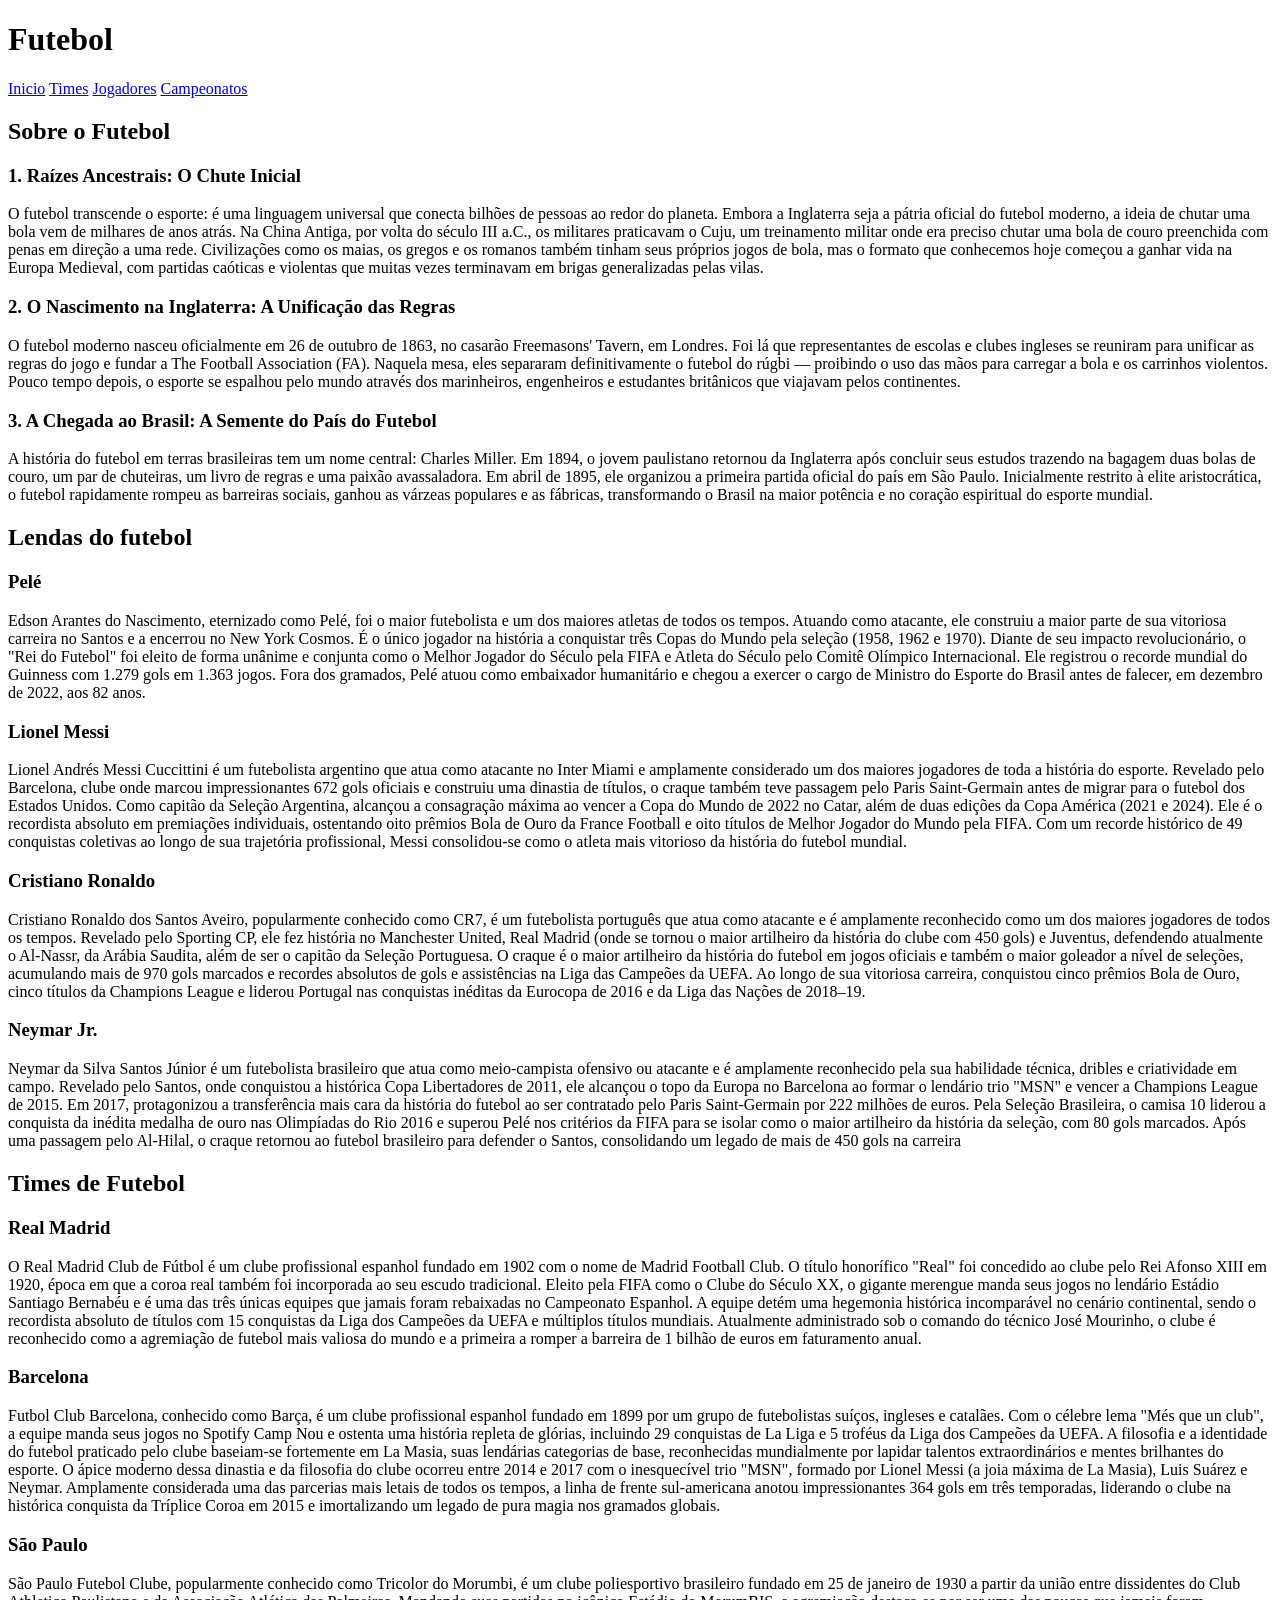
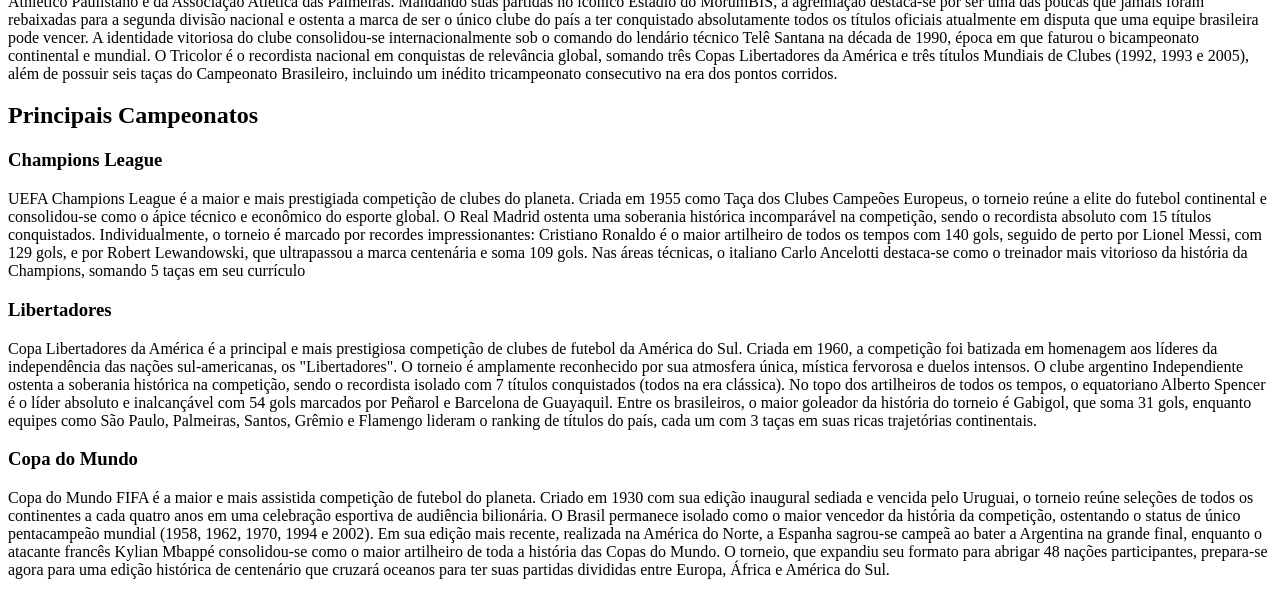
==== index.html @ 6a8c00c0 "trabalhocursofut" ====
<!DOCTYPE html>
<html lang="pt-br">
<head>
    <meta charset="UTF-8">
    <meta name="viewport" content="width=device-width, initial-scale=1.0">
    <title>Futebol</title>

    <link rel="stylesheet" href="style.css">
</head>
<body>
    <header>
    <h1>Futebol</h1>
    <nav>
        <a href="#">Inicio</a>
        <a href="#">Times</a>
        <a href="#">Jogadores</a>
        <a href="#">Campeonatos</a>

    </nav>
    <main>
    <h2>Sobre o Futebol</h2>
    <h3>1. Raízes Ancestrais: O Chute Inicial</h3>
    <p>O futebol transcende o esporte: é uma linguagem universal que conecta bilhões de pessoas ao redor do planeta.
        Embora a Inglaterra seja a pátria oficial do futebol moderno, a ideia de chutar uma bola vem de milhares de anos atrás. Na China Antiga, por volta do século III a.C., os militares praticavam o Cuju, um treinamento militar onde era preciso chutar uma bola de couro preenchida com penas em direção a uma rede. Civilizações como os maias, os gregos e os romanos também tinham seus próprios jogos de bola, mas o formato que conhecemos hoje começou a ganhar vida na Europa Medieval, com partidas caóticas e violentas que muitas vezes terminavam em brigas generalizadas pelas vilas.</p>
    
    <h3>2. O Nascimento na Inglaterra: A Unificação das Regras</h3>    
    <p>
        O futebol moderno nasceu oficialmente em 26 de outubro de 1863, no casarão Freemasons' Tavern, em Londres. Foi lá que representantes de escolas e clubes ingleses se reuniram para unificar as regras do jogo e fundar a The Football Association (FA). Naquela mesa, eles separaram definitivamente o futebol do rúgbi — proibindo o uso das mãos para carregar a bola e os carrinhos violentos. Pouco tempo depois, o esporte se espalhou pelo mundo através dos marinheiros, engenheiros e estudantes britânicos que viajavam pelos continentes.</p>
    
    <h3>3. A Chegada ao Brasil: A Semente do País do Futebol</h3>
    <p>A história do futebol em terras brasileiras tem um nome central: Charles Miller. Em 1894, o jovem paulistano retornou da Inglaterra após concluir seus estudos trazendo na bagagem duas bolas de couro, um par de chuteiras, um livro de regras e uma paixão avassaladora. Em abril de 1895, ele organizou a primeira partida oficial do país em São Paulo. Inicialmente restrito à elite aristocrática, o futebol rapidamente rompeu as barreiras sociais, ganhou as várzeas populares e as fábricas, transformando o Brasil na maior potência e no coração espiritual do esporte mundial.</p>
    
    <h2>Lendas do futebol</h2>

    <h3>Pelé</h3>
    <p>Edson Arantes do Nascimento, eternizado como Pelé, foi o maior futebolista e um dos maiores atletas de todos os tempos. Atuando como atacante, ele construiu a maior parte de sua vitoriosa carreira no Santos e a encerrou no New York Cosmos. É o único jogador na história a conquistar três Copas do Mundo pela seleção (1958, 1962 e 1970). Diante de seu impacto revolucionário, o "Rei do Futebol" foi eleito de forma unânime e conjunta como o Melhor Jogador do Século pela FIFA e Atleta do Século pelo Comitê Olímpico Internacional. Ele registrou o recorde mundial do Guinness com 1.279 gols em 1.363 jogos. Fora dos gramados, Pelé atuou como embaixador humanitário e chegou a exercer o cargo de Ministro do Esporte do Brasil antes de falecer, em dezembro de 2022, aos 82 anos.</p>
    <h3>Lionel Messi</h3>


    <p>Lionel Andrés Messi Cuccittini é um futebolista argentino que atua como atacante no Inter Miami e amplamente considerado um dos maiores jogadores de toda a história do esporte. Revelado pelo Barcelona, clube onde marcou impressionantes 672 gols oficiais e construiu uma dinastia de títulos, o craque também teve passagem pelo Paris Saint-Germain antes de migrar para o futebol dos Estados Unidos. Como capitão da Seleção Argentina, alcançou a consagração máxima ao vencer a Copa do Mundo de 2022 no Catar, além de duas edições da Copa América (2021 e 2024). Ele é o recordista absoluto em premiações individuais, ostentando oito prêmios Bola de Ouro da France Football e oito títulos de Melhor Jogador do Mundo pela FIFA. Com um recorde histórico de 49 conquistas coletivas ao longo de sua trajetória profissional, Messi consolidou-se como o atleta mais vitorioso da história do futebol mundial.</p>

    <h3>Cristiano Ronaldo</h3>
    <p>Cristiano Ronaldo dos Santos Aveiro, popularmente conhecido como CR7, é um futebolista português que atua como atacante e é amplamente reconhecido como um dos maiores jogadores de todos os tempos. Revelado pelo Sporting CP, ele fez história no Manchester United, Real Madrid (onde se tornou o maior artilheiro da história do clube com 450 gols) e Juventus, defendendo atualmente o Al-Nassr, da Arábia Saudita, além de ser o capitão da Seleção Portuguesa. O craque é o maior artilheiro da história do futebol em jogos oficiais e também o maior goleador a nível de seleções, acumulando mais de 970 gols marcados e recordes absolutos de gols e assistências na Liga das Campeões da UEFA. Ao longo de sua vitoriosa carreira, conquistou cinco prêmios Bola de Ouro, cinco títulos da Champions League e liderou Portugal nas conquistas inéditas da Eurocopa de 2016 e da Liga das Nações de 2018–19.</p>

    <h3>Neymar Jr.</h3>
    <p>Neymar da Silva Santos Júnior é um futebolista brasileiro que atua como meio-campista ofensivo ou atacante e é amplamente reconhecido pela sua habilidade técnica, dribles e criatividade em campo. Revelado pelo Santos, onde conquistou a histórica Copa Libertadores de 2011, ele alcançou o topo da Europa no Barcelona ao formar o lendário trio "MSN" e vencer a Champions League de 2015. Em 2017, protagonizou a transferência mais cara da história do futebol ao ser contratado pelo Paris Saint-Germain por 222 milhões de euros. Pela Seleção Brasileira, o camisa 10 liderou a conquista da inédita medalha de ouro nas Olimpíadas do Rio 2016 e superou Pelé nos critérios da FIFA para se isolar como o maior artilheiro da história da seleção, com 80 gols marcados. Após uma passagem pelo Al-Hilal, o craque retornou ao futebol brasileiro para defender o Santos, consolidando um legado de mais de 450 gols na carreira</p>



    <h2>Times de Futebol</h2>

    <h3>Real Madrid</h3>
    <p>O Real Madrid Club de Fútbol é um clube profissional espanhol fundado em 1902 com o nome de Madrid Football Club. O título honorífico "Real" foi concedido ao clube pelo Rei Afonso XIII em 1920, época em que a coroa real também foi incorporada ao seu escudo tradicional. Eleito pela FIFA como o Clube do Século XX, o gigante merengue manda seus jogos no lendário Estádio Santiago Bernabéu e é uma das três únicas equipes que jamais foram rebaixadas no Campeonato Espanhol. A equipe detém uma hegemonia histórica incomparável no cenário continental, sendo o recordista absoluto de títulos com 15 conquistas da Liga dos Campeões da UEFA e múltiplos títulos mundiais. Atualmente administrado sob o comando do técnico José Mourinho, o clube é reconhecido como a agremiação de futebol mais valiosa do mundo e a primeira a romper a barreira de 1 bilhão de euros em faturamento anual.</p>

    <h3>Barcelona</h3>
    <p>Futbol Club Barcelona, conhecido como Barça, é um clube profissional espanhol fundado em 1899 por um grupo de futebolistas suíços, ingleses e catalães. Com o célebre lema "Més que un club", a equipe manda seus jogos no Spotify Camp Nou e ostenta uma história repleta de glórias, incluindo 29 conquistas de La Liga e 5 troféus da Liga dos Campeões da UEFA. A filosofia e a identidade do futebol praticado pelo clube baseiam-se fortemente em La Masia, suas lendárias categorias de base, reconhecidas mundialmente por lapidar talentos extraordinários e mentes brilhantes do esporte. O ápice moderno dessa dinastia e da filosofia do clube ocorreu entre 2014 e 2017 com o inesquecível trio "MSN", formado por Lionel Messi (a joia máxima de La Masia), Luis Suárez e Neymar. Amplamente considerada uma das parcerias mais letais de todos os tempos, a linha de frente sul-americana anotou impressionantes 364 gols em três temporadas, liderando o clube na histórica conquista da Tríplice Coroa em 2015 e imortalizando um legado de pura magia nos gramados globais.</p>

    <h3>São Paulo</h3>
    <p>São Paulo Futebol Clube, popularmente conhecido como Tricolor do Morumbi, é um clube poliesportivo brasileiro fundado em 25 de janeiro de 1930 a partir da união entre dissidentes do Club Athletico Paulistano e da Associação Atlética das Palmeiras. Mandando suas partidas no icônico Estádio do MorumBIS, a agremiação destaca-se por ser uma das poucas que jamais foram rebaixadas para a segunda divisão nacional e ostenta a marca de ser o único clube do país a ter conquistado absolutamente todos os títulos oficiais atualmente em disputa que uma equipe brasileira pode vencer. A identidade vitoriosa do clube consolidou-se internacionalmente sob o comando do lendário técnico Telê Santana na década de 1990, época em que faturou o bicampeonato continental e mundial. O Tricolor é o recordista nacional em conquistas de relevância global, somando três Copas Libertadores da América e três títulos Mundiais de Clubes (1992, 1993 e 2005), além de possuir seis taças do Campeonato Brasileiro, incluindo um inédito tricampeonato consecutivo na era dos pontos corridos.</p>



    <h2>Principais Campeonatos</h2>

    <h3>Champions League</h3>
    <p>UEFA Champions League é a maior e mais prestigiada competição de clubes do planeta. Criada em 1955 como Taça dos Clubes Campeões Europeus, o torneio reúne a elite do futebol continental e consolidou-se como o ápice técnico e econômico do esporte global. O Real Madrid ostenta uma soberania histórica incomparável na competição, sendo o recordista absoluto com 15 títulos conquistados. Individualmente, o torneio é marcado por recordes impressionantes: Cristiano Ronaldo é o maior artilheiro de todos os tempos com 140 gols, seguido de perto por Lionel Messi, com 129 gols, e por Robert Lewandowski, que ultrapassou a marca centenária e soma 109 gols. Nas áreas técnicas, o italiano Carlo Ancelotti destaca-se como o treinador mais vitorioso da história da Champions, somando 5 taças em seu currículo</p>

    <h3>Libertadores</h3>
    <p>Copa Libertadores da América é a principal e mais prestigiosa competição de clubes de futebol da América do Sul. Criada em 1960, a competição foi batizada em homenagem aos líderes da independência das nações sul-americanas, os "Libertadores". O torneio é amplamente reconhecido por sua atmosfera única, mística fervorosa e duelos intensos. O clube argentino Independiente ostenta a soberania histórica na competição, sendo o recordista isolado com 7 títulos conquistados (todos na era clássica). No topo dos artilheiros de todos os tempos, o equatoriano Alberto Spencer é o líder absoluto e inalcançável com 54 gols marcados por Peñarol e Barcelona de Guayaquil. Entre os brasileiros, o maior goleador da história do torneio é Gabigol, que soma 31 gols, enquanto equipes como São Paulo, Palmeiras, Santos, Grêmio e Flamengo lideram o ranking de títulos do país, cada um com 3 taças em suas ricas trajetórias continentais.</p>

    <h3>Copa do Mundo</h3>
    <p>Copa do Mundo FIFA é a maior e mais assistida competição de futebol do planeta. Criado em 1930 com sua edição inaugural sediada e vencida pelo Uruguai, o torneio reúne seleções de todos os continentes a cada quatro anos em uma celebração esportiva de audiência bilionária. O Brasil permanece isolado como o maior vencedor da história da competição, ostentando o status de único pentacampeão mundial (1958, 1962, 1970, 1994 e 2002). Em sua edição mais recente, realizada na América do Norte, a Espanha sagrou-se campeã ao bater a Argentina na grande final, enquanto o atacante francês Kylian Mbappé consolidou-se como o maior artilheiro de toda a história das Copas do Mundo. O torneio, que expandiu seu formato para abrigar 48 nações participantes, prepara-se agora para uma edição histórica de centenário que cruzará oceanos para ter suas partidas divididas entre Europa, África e América do Sul.</p>



    </main>





    </header>
    
</body>
</html>
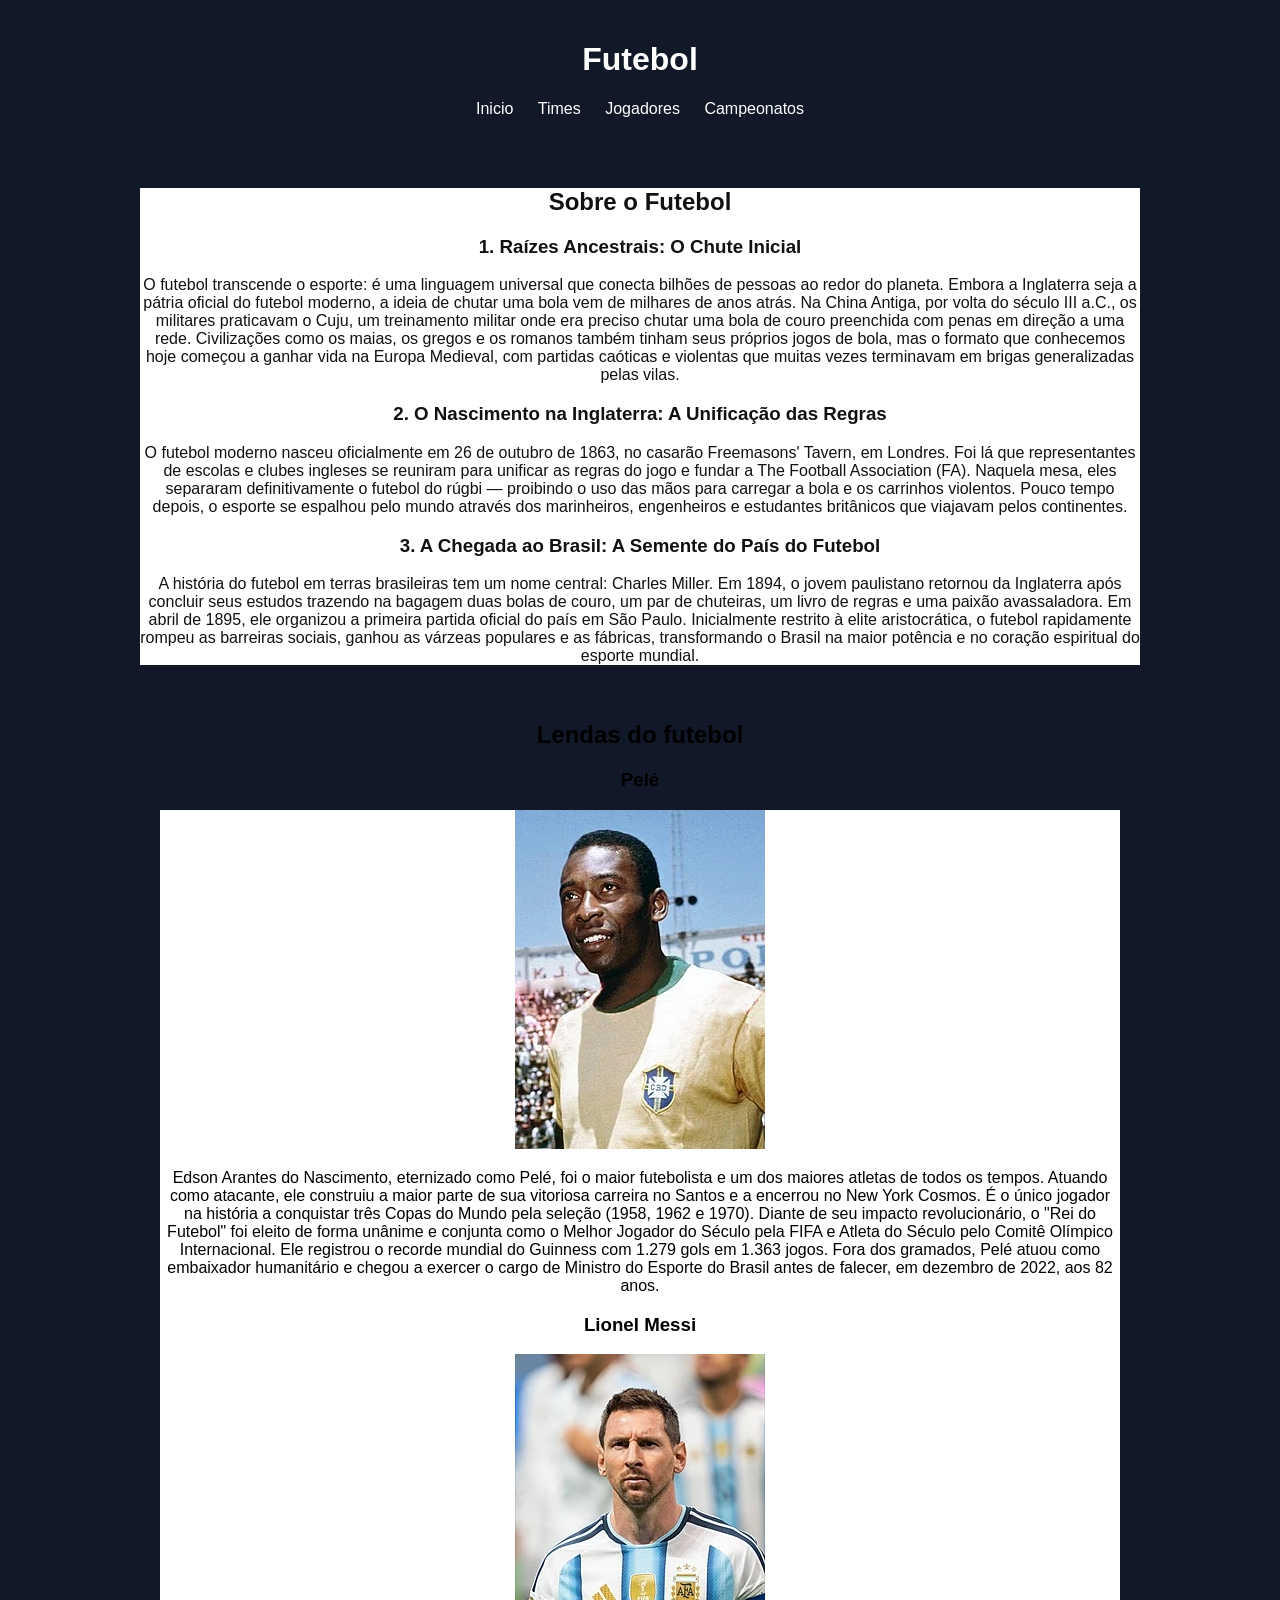
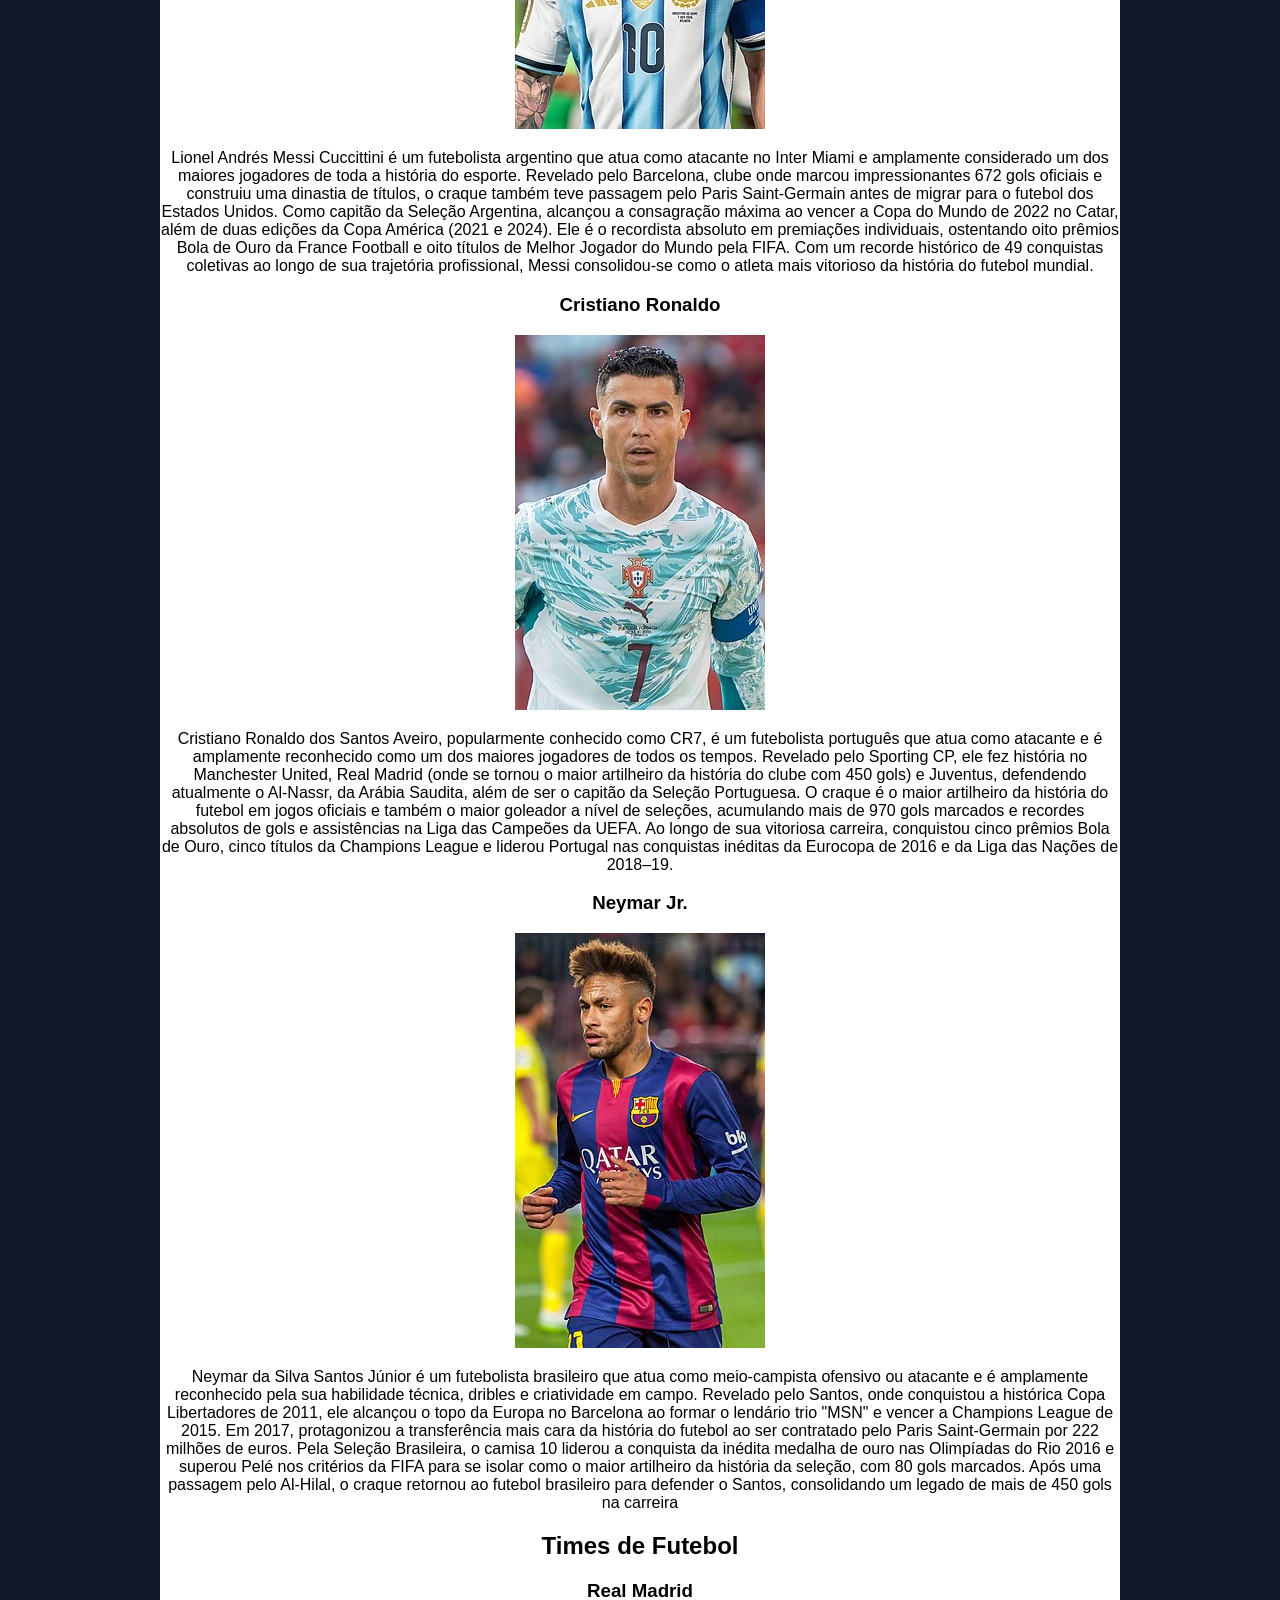
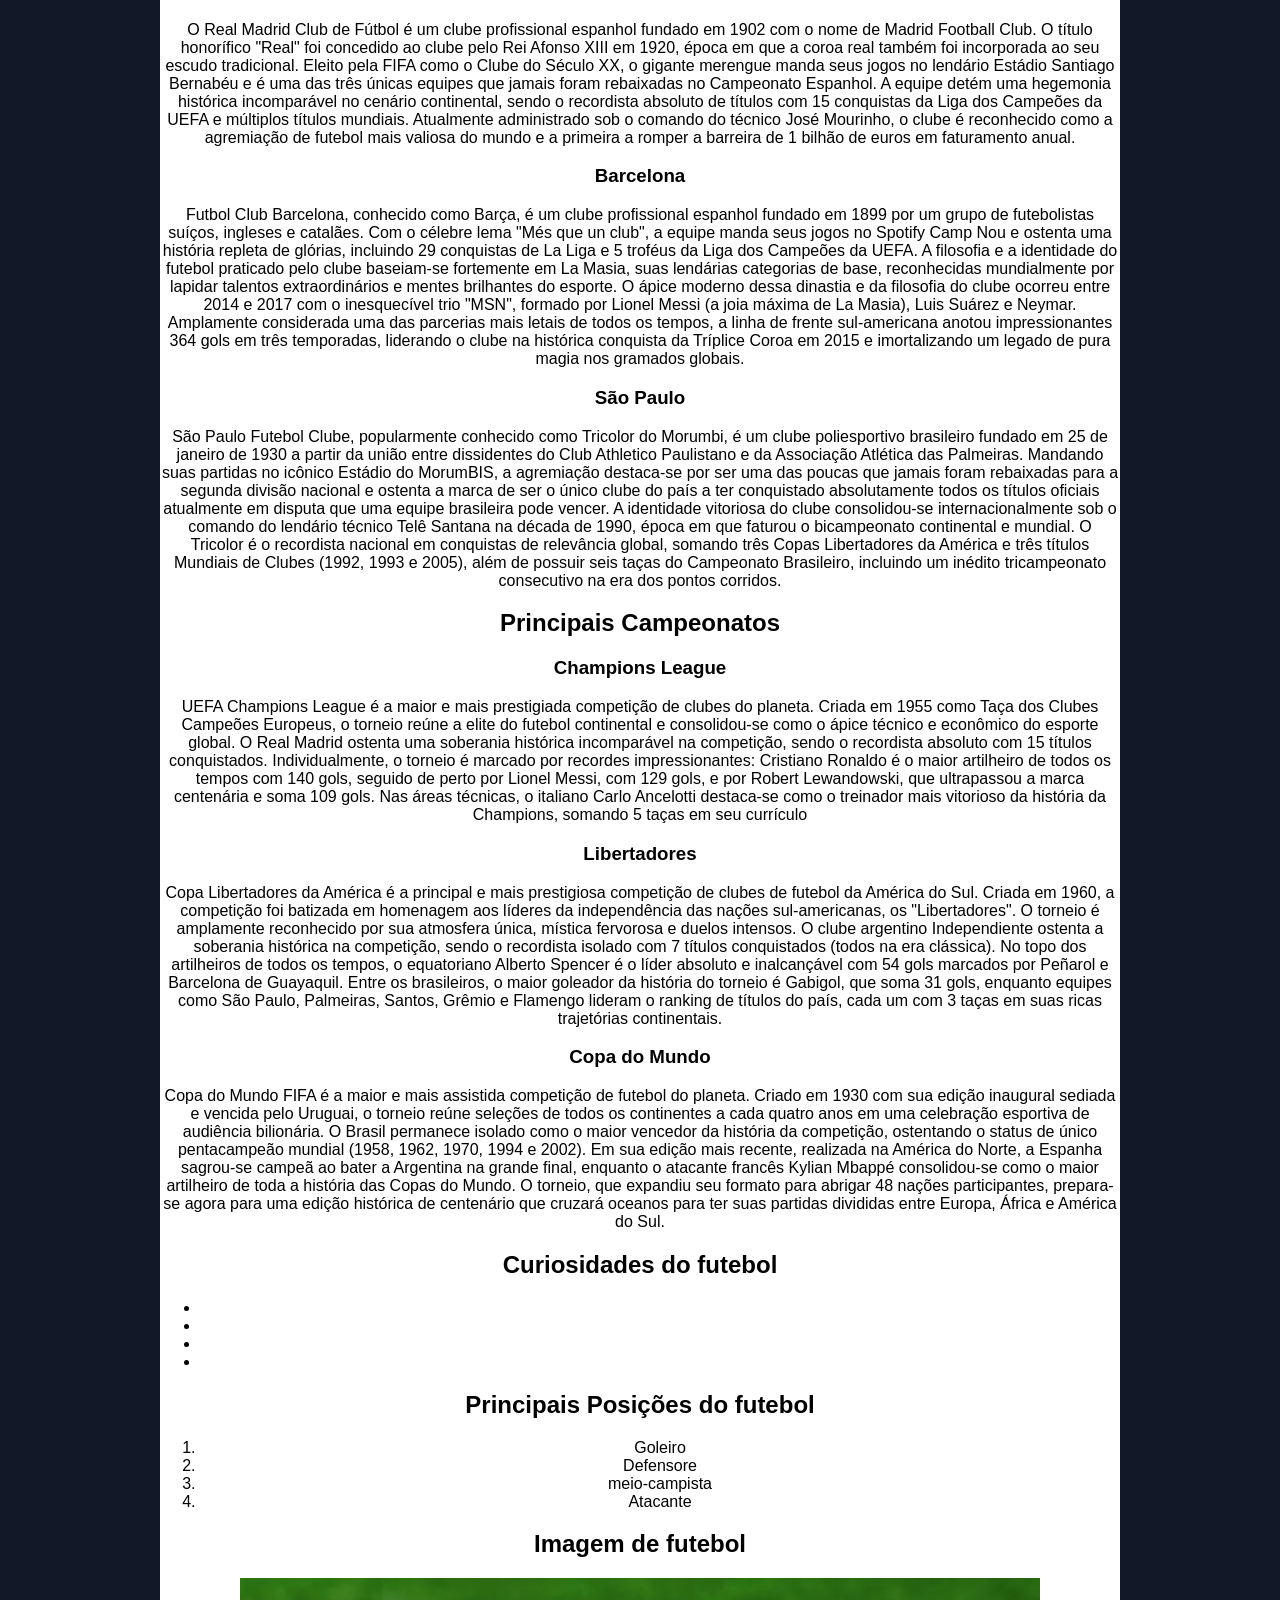
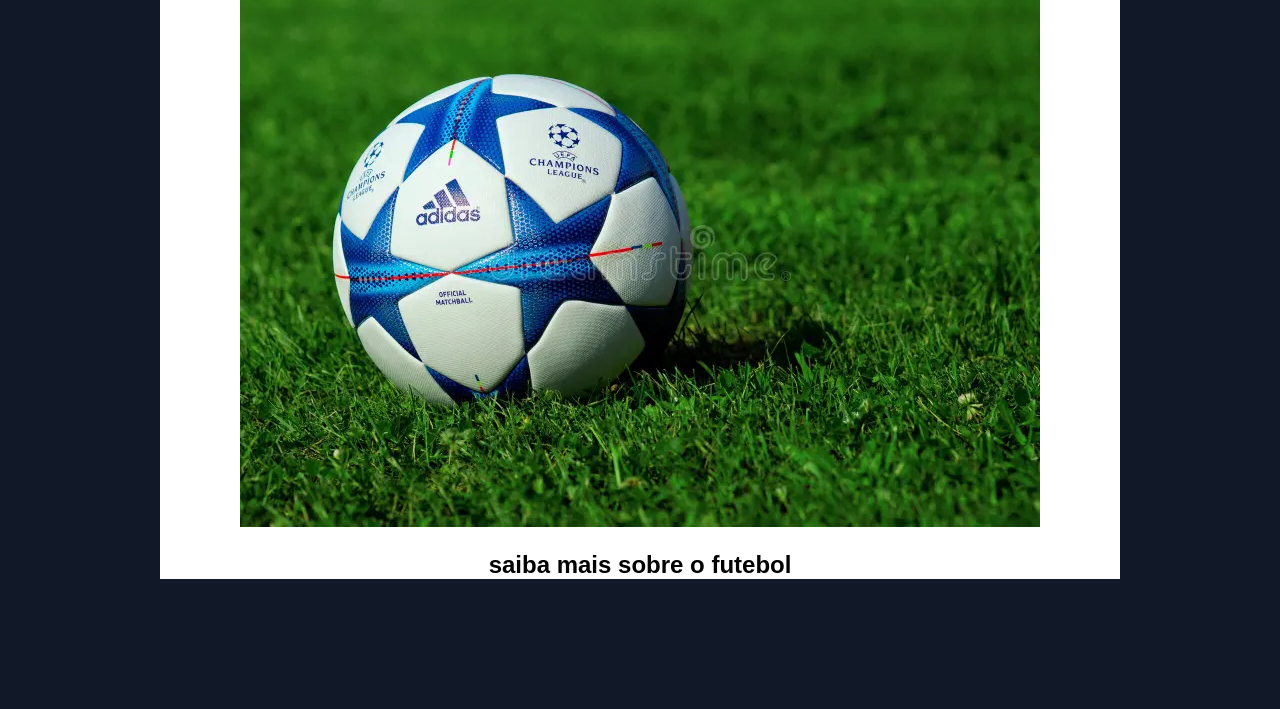
==== commit 5e31dfe7: "trabalhocursofut" ====
--- a/index.html
+++ b/index.html
@@ -18,7 +18,9 @@
 
     </nav>
     <main>
-    <h2>Sobre o Futebol</h2>
+
+    <div class="sobre">
+        <h2>Sobre o Futebol</h2>
     <h3>1. Raízes Ancestrais: O Chute Inicial</h3>
     <p>O futebol transcende o esporte: é uma linguagem universal que conecta bilhões de pessoas ao redor do planeta.
         Embora a Inglaterra seja a pátria oficial do futebol moderno, a ideia de chutar uma bola vem de milhares de anos atrás. Na China Antiga, por volta do século III a.C., os militares praticavam o Cuju, um treinamento militar onde era preciso chutar uma bola de couro preenchida com penas em direção a uma rede. Civilizações como os maias, os gregos e os romanos também tinham seus próprios jogos de bola, mas o formato que conhecemos hoje começou a ganhar vida na Europa Medieval, com partidas caóticas e violentas que muitas vezes terminavam em brigas generalizadas pelas vilas.</p>
@@ -29,24 +31,47 @@
     
     <h3>3. A Chegada ao Brasil: A Semente do País do Futebol</h3>
     <p>A história do futebol em terras brasileiras tem um nome central: Charles Miller. Em 1894, o jovem paulistano retornou da Inglaterra após concluir seus estudos trazendo na bagagem duas bolas de couro, um par de chuteiras, um livro de regras e uma paixão avassaladora. Em abril de 1895, ele organizou a primeira partida oficial do país em São Paulo. Inicialmente restrito à elite aristocrática, o futebol rapidamente rompeu as barreiras sociais, ganhou as várzeas populares e as fábricas, transformando o Brasil na maior potência e no coração espiritual do esporte mundial.</p>
-    
+    </div>
+
+    <div class="Lendas">
     <h2>Lendas do futebol</h2>
 
     <h3>Pelé</h3>
+    <div class="imagem">
+
+        <img src="imagens/Pele_con_brasil_(cropped).jpg.webp" alt="Pelé">
+
     <p>Edson Arantes do Nascimento, eternizado como Pelé, foi o maior futebolista e um dos maiores atletas de todos os tempos. Atuando como atacante, ele construiu a maior parte de sua vitoriosa carreira no Santos e a encerrou no New York Cosmos. É o único jogador na história a conquistar três Copas do Mundo pela seleção (1958, 1962 e 1970). Diante de seu impacto revolucionário, o "Rei do Futebol" foi eleito de forma unânime e conjunta como o Melhor Jogador do Século pela FIFA e Atleta do Século pelo Comitê Olímpico Internacional. Ele registrou o recorde mundial do Guinness com 1.279 gols em 1.363 jogos. Fora dos gramados, Pelé atuou como embaixador humanitário e chegou a exercer o cargo de Ministro do Esporte do Brasil antes de falecer, em dezembro de 2022, aos 82 anos.</p>
+    
+    
     <h3>Lionel Messi</h3>
+    <div class="imagem">
+
+        <img src="imagens/Lionel_Messi_Argentina_v_Egypt_7_July_2026-112(cropped).jpg.webp" alt="Messi">
+
 
 
     <p>Lionel Andrés Messi Cuccittini é um futebolista argentino que atua como atacante no Inter Miami e amplamente considerado um dos maiores jogadores de toda a história do esporte. Revelado pelo Barcelona, clube onde marcou impressionantes 672 gols oficiais e construiu uma dinastia de títulos, o craque também teve passagem pelo Paris Saint-Germain antes de migrar para o futebol dos Estados Unidos. Como capitão da Seleção Argentina, alcançou a consagração máxima ao vencer a Copa do Mundo de 2022 no Catar, além de duas edições da Copa América (2021 e 2024). Ele é o recordista absoluto em premiações individuais, ostentando oito prêmios Bola de Ouro da France Football e oito títulos de Melhor Jogador do Mundo pela FIFA. Com um recorde histórico de 49 conquistas coletivas ao longo de sua trajetória profissional, Messi consolidou-se como o atleta mais vitorioso da história do futebol mundial.</p>
 
     <h3>Cristiano Ronaldo</h3>
+    <div class="imagem">
+
+        <img src="imagens/Cristiano_Ronaldo_Croatia_v_Portugal_2_July_2026-075_(cropped).jpg.webp" alt="Cr7">
+
+
+
     <p>Cristiano Ronaldo dos Santos Aveiro, popularmente conhecido como CR7, é um futebolista português que atua como atacante e é amplamente reconhecido como um dos maiores jogadores de todos os tempos. Revelado pelo Sporting CP, ele fez história no Manchester United, Real Madrid (onde se tornou o maior artilheiro da história do clube com 450 gols) e Juventus, defendendo atualmente o Al-Nassr, da Arábia Saudita, além de ser o capitão da Seleção Portuguesa. O craque é o maior artilheiro da história do futebol em jogos oficiais e também o maior goleador a nível de seleções, acumulando mais de 970 gols marcados e recordes absolutos de gols e assistências na Liga das Campeões da UEFA. Ao longo de sua vitoriosa carreira, conquistou cinco prêmios Bola de Ouro, cinco títulos da Champions League e liderou Portugal nas conquistas inéditas da Eurocopa de 2016 e da Liga das Nações de 2018–19.</p>
 
     <h3>Neymar Jr.</h3>
+    <div class="imagem">
+
+        <img src="imagens/Neymar_(cropped).jpg" alt="Cr7">
+
     <p>Neymar da Silva Santos Júnior é um futebolista brasileiro que atua como meio-campista ofensivo ou atacante e é amplamente reconhecido pela sua habilidade técnica, dribles e criatividade em campo. Revelado pelo Santos, onde conquistou a histórica Copa Libertadores de 2011, ele alcançou o topo da Europa no Barcelona ao formar o lendário trio "MSN" e vencer a Champions League de 2015. Em 2017, protagonizou a transferência mais cara da história do futebol ao ser contratado pelo Paris Saint-Germain por 222 milhões de euros. Pela Seleção Brasileira, o camisa 10 liderou a conquista da inédita medalha de ouro nas Olimpíadas do Rio 2016 e superou Pelé nos critérios da FIFA para se isolar como o maior artilheiro da história da seleção, com 80 gols marcados. Após uma passagem pelo Al-Hilal, o craque retornou ao futebol brasileiro para defender o Santos, consolidando um legado de mais de 450 gols na carreira</p>
+    </div>
 
 
-
+    <div class="Times">
     <h2>Times de Futebol</h2>
 
     <h3>Real Madrid</h3>
@@ -57,9 +82,9 @@
 
     <h3>São Paulo</h3>
     <p>São Paulo Futebol Clube, popularmente conhecido como Tricolor do Morumbi, é um clube poliesportivo brasileiro fundado em 25 de janeiro de 1930 a partir da união entre dissidentes do Club Athletico Paulistano e da Associação Atlética das Palmeiras. Mandando suas partidas no icônico Estádio do MorumBIS, a agremiação destaca-se por ser uma das poucas que jamais foram rebaixadas para a segunda divisão nacional e ostenta a marca de ser o único clube do país a ter conquistado absolutamente todos os títulos oficiais atualmente em disputa que uma equipe brasileira pode vencer. A identidade vitoriosa do clube consolidou-se internacionalmente sob o comando do lendário técnico Telê Santana na década de 1990, época em que faturou o bicampeonato continental e mundial. O Tricolor é o recordista nacional em conquistas de relevância global, somando três Copas Libertadores da América e três títulos Mundiais de Clubes (1992, 1993 e 2005), além de possuir seis taças do Campeonato Brasileiro, incluindo um inédito tricampeonato consecutivo na era dos pontos corridos.</p>
+    </div>
 
-
-
+    <div class="Campeonatos">
     <h2>Principais Campeonatos</h2>
 
     <h3>Champions League</h3>
@@ -70,6 +95,49 @@
 
     <h3>Copa do Mundo</h3>
     <p>Copa do Mundo FIFA é a maior e mais assistida competição de futebol do planeta. Criado em 1930 com sua edição inaugural sediada e vencida pelo Uruguai, o torneio reúne seleções de todos os continentes a cada quatro anos em uma celebração esportiva de audiência bilionária. O Brasil permanece isolado como o maior vencedor da história da competição, ostentando o status de único pentacampeão mundial (1958, 1962, 1970, 1994 e 2002). Em sua edição mais recente, realizada na América do Norte, a Espanha sagrou-se campeã ao bater a Argentina na grande final, enquanto o atacante francês Kylian Mbappé consolidou-se como o maior artilheiro de toda a história das Copas do Mundo. O torneio, que expandiu seu formato para abrigar 48 nações participantes, prepara-se agora para uma edição histórica de centenário que cruzará oceanos para ter suas partidas divididas entre Europa, África e América do Sul.</p>
+   </div>
+   
+   <div class="curiosidades">
+    <h2>Curiosidades do futebol</h2>
+     <ul>
+       <li></li>
+       <li></li>
+       <li></li>
+       <li></li>
+
+     </ul>
+    </div>
+  
+    <div class="Posições">
+        <h2>Principais Posições do futebol</h2>
+        <ol>
+            <li>Goleiro</li>
+            <li>Defensore</li>
+            <li>meio-campista</li>
+            <li>Atacante</li>
+
+        
+        </ol>
+  
+    </div>
+
+    <div class="imagem">
+        <h2>Imagem de futebol</h2>
+
+        <img src="imagens/bola-da-champions-league-63320496.webp" alt="bola da champions">
+
+
+
+    </div>
+
+   <div class="Link">
+    <h2>saiba mais sobre o futebol</h2>
+    <a href="https: //www.fifa.com/"></a>
+
+
+   </div>
+
+
 
 
 
--- a/style.css
+++ b/style.css
@@ -0,0 +1,78 @@
+body {
+    margin: 0;
+    font-family: Arial, Helvetica, sans-serif;
+    background-color: #f2f2f2;
+
+
+}
+
+header {
+    background-color: #111827;
+    color: white;
+    padding: 20px;
+    text-align: center;
+
+}
+nav a {
+    color: white;
+    text-decoration: none;
+    margin: 10px;
+
+}
+
+main {
+    color: #111;
+    max-width: 1000px;
+    margin: 30px auto;
+    padding: 20px;
+
+}
+
+.sobre{
+    background-color: white;
+
+}
+
+.Lendas{
+    background-color:#111827;
+    color:black;
+    padding: 20px;
+    margin-bottom: 20px;
+
+}
+
+.times{
+    background-color: white;
+
+}
+
+
+.campeonatos{
+    background-color: white;
+
+}
+
+.curiosidades{
+    background-color: white;
+}
+
+.posiçoes{
+    background-color: white;
+
+}
+
+.imagem{
+    background-color: white;
+
+}
+
+.link{
+    background-color: white;
+
+}
+
+.imagem {
+    text-align: center;
+
+}
+
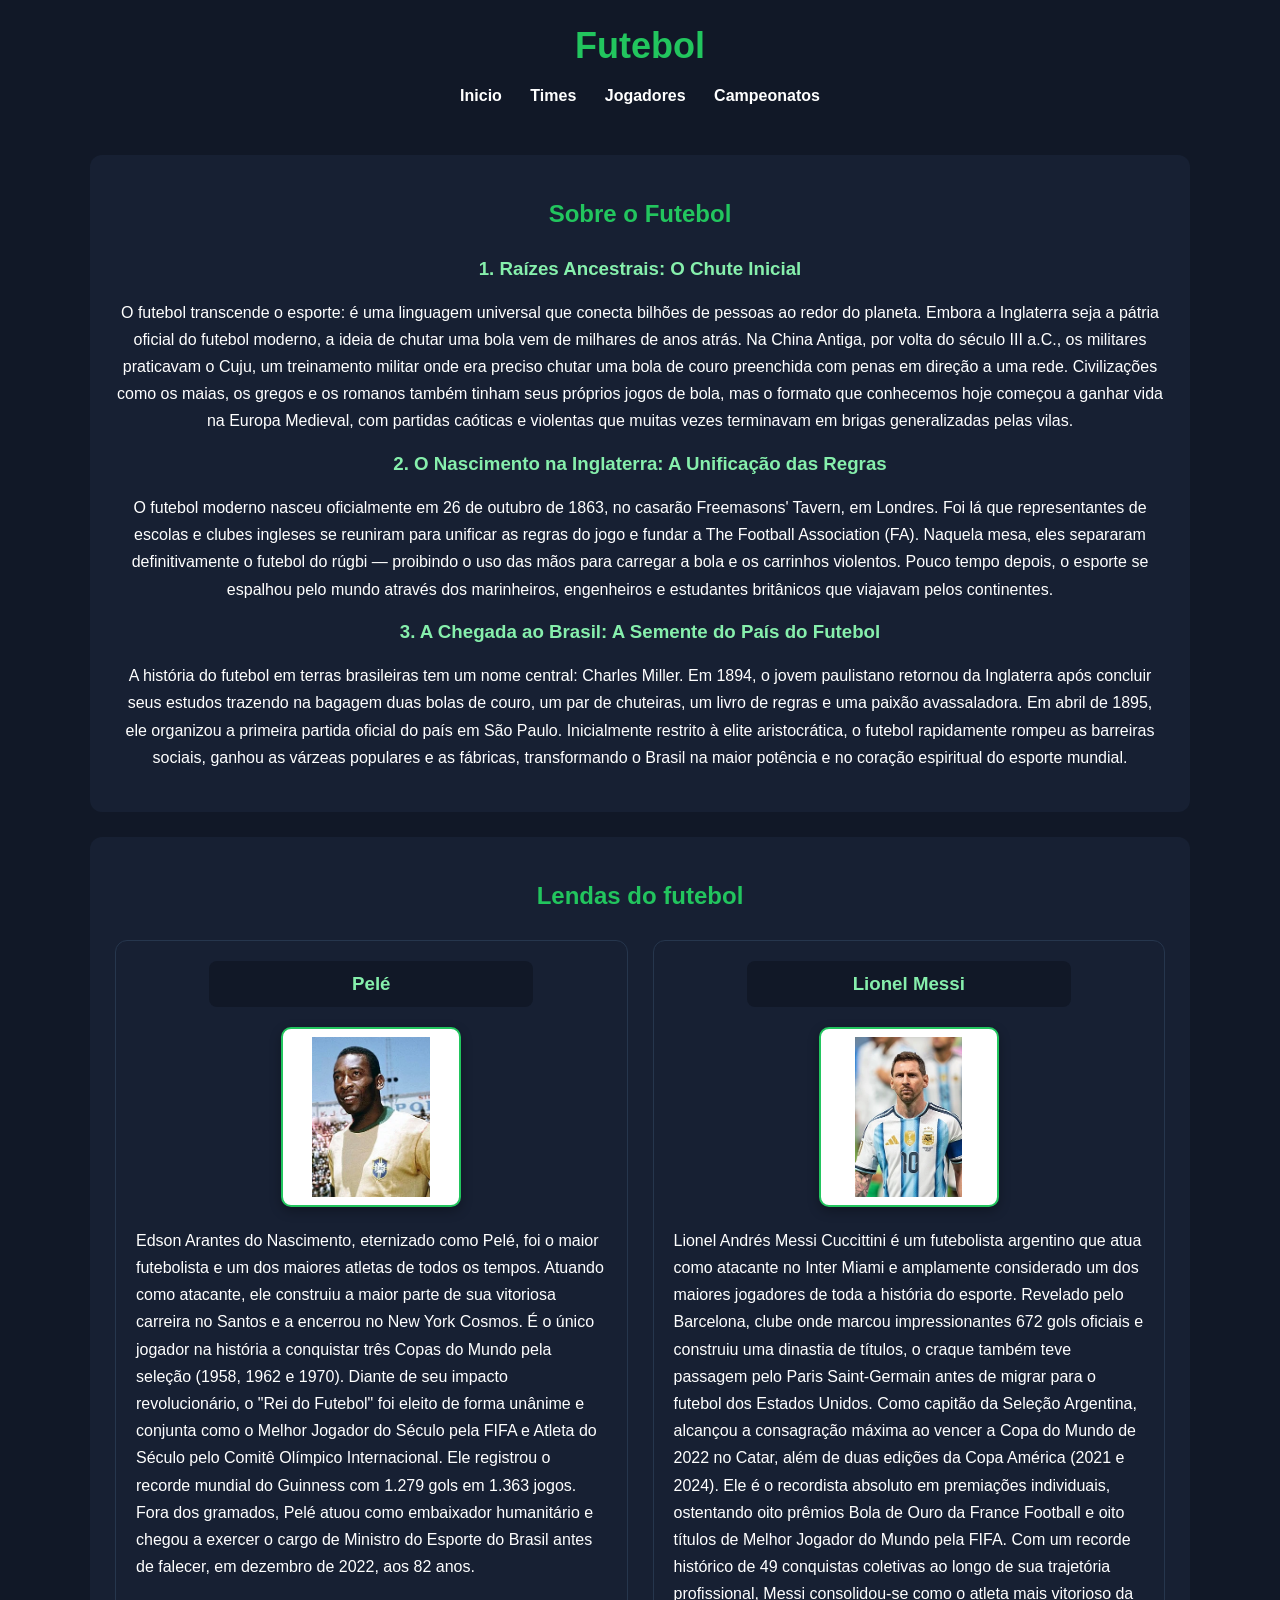
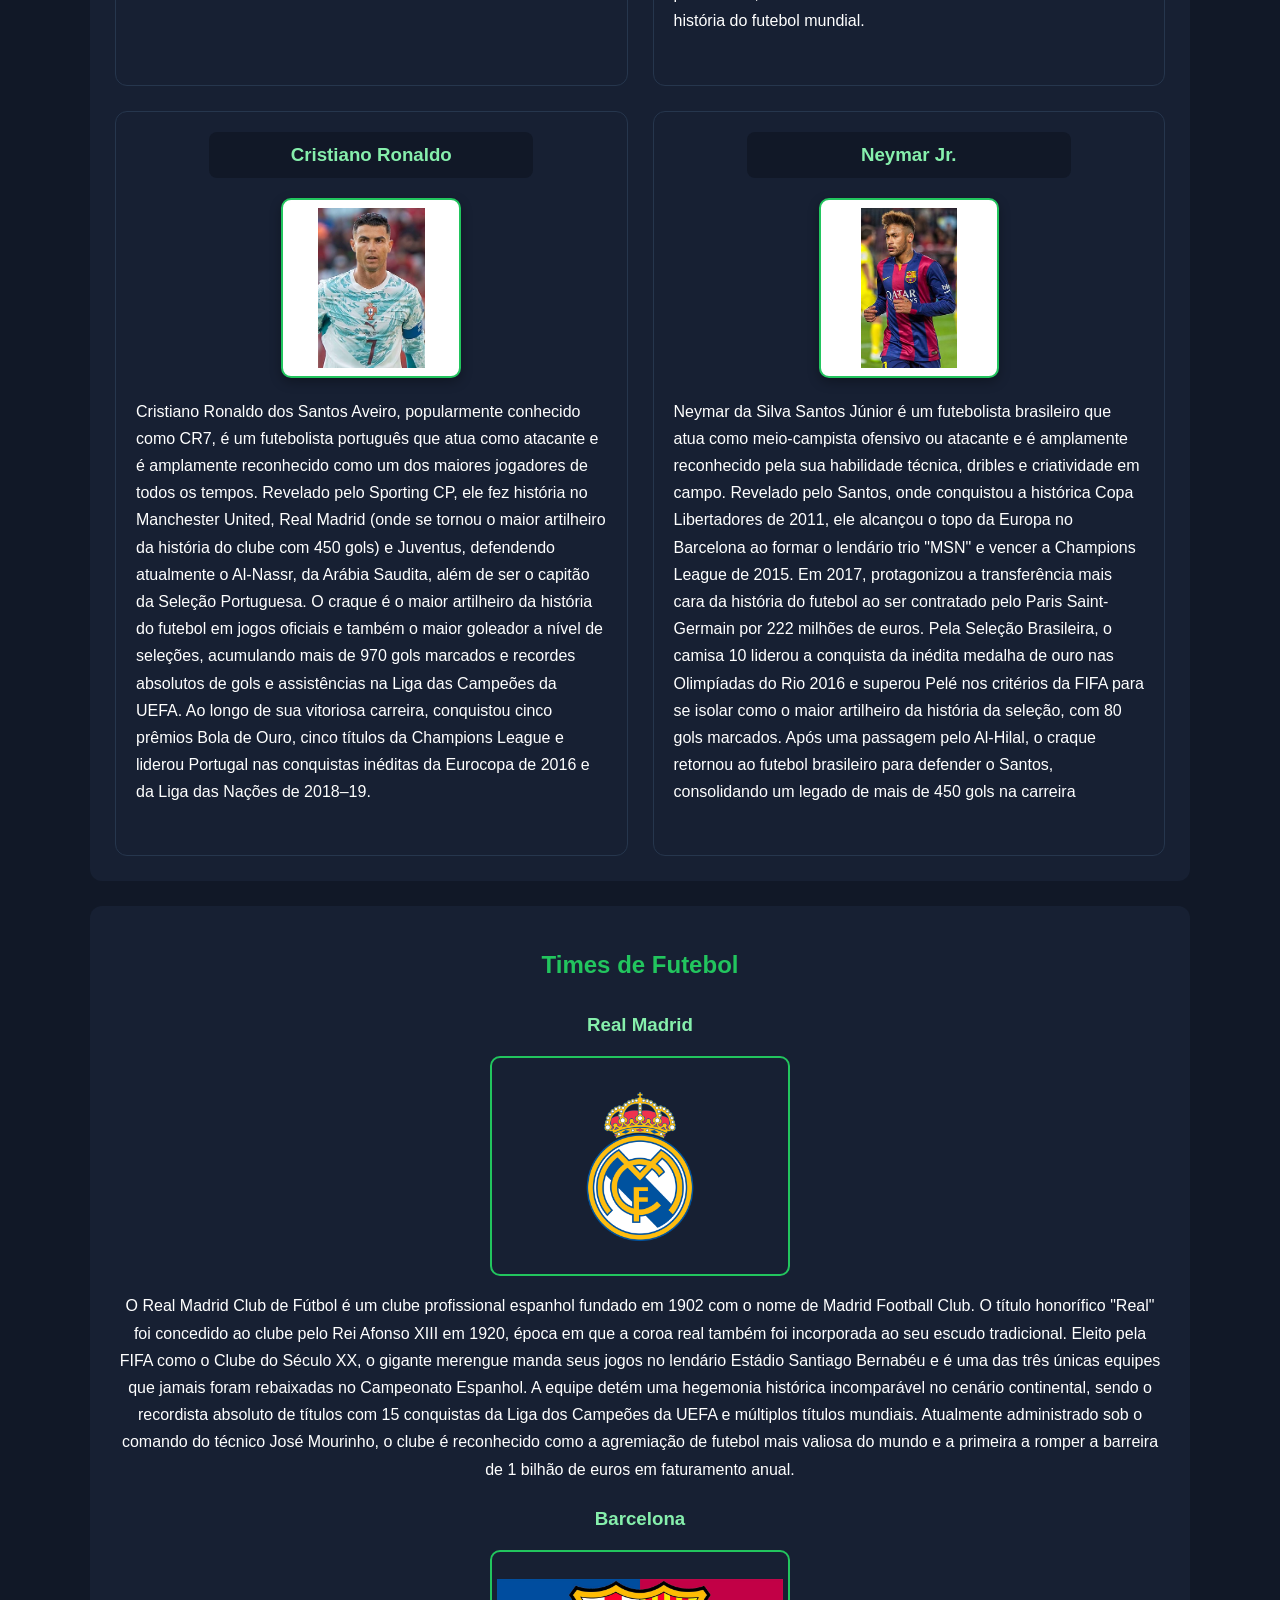
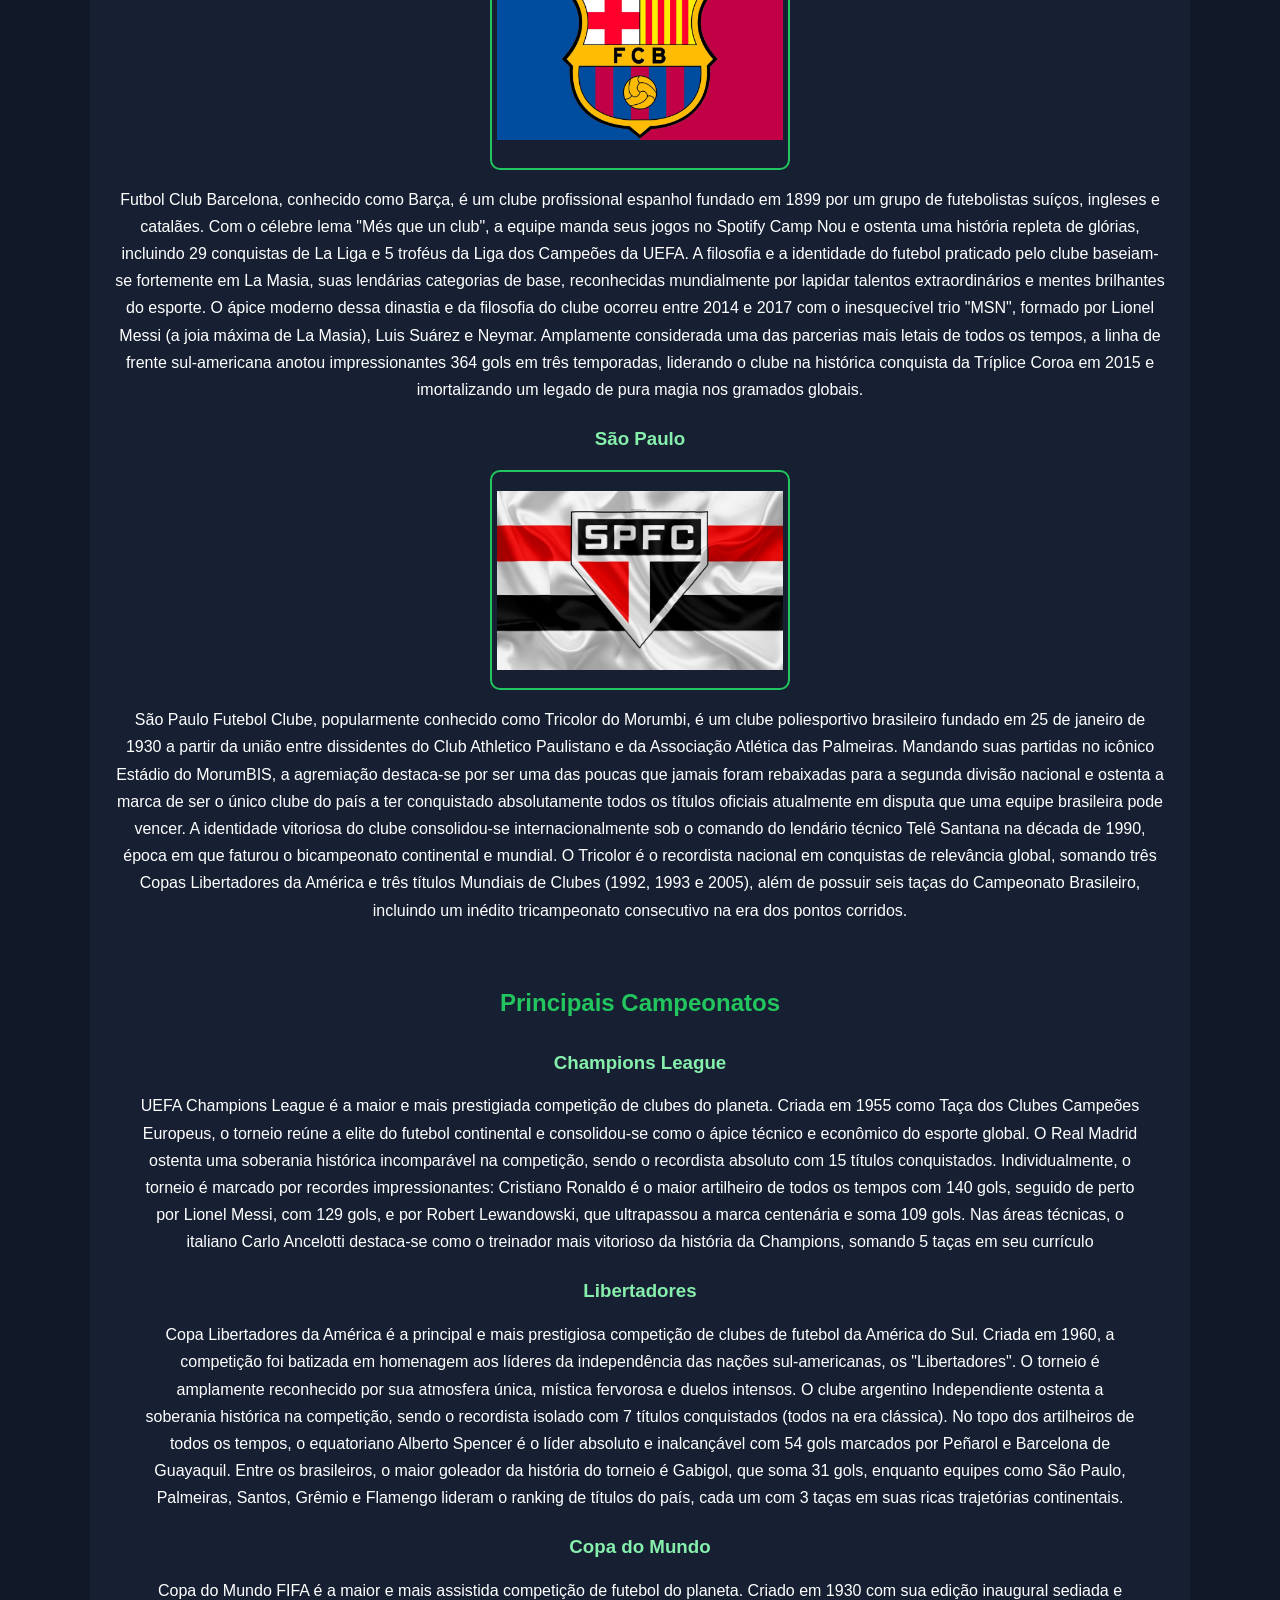
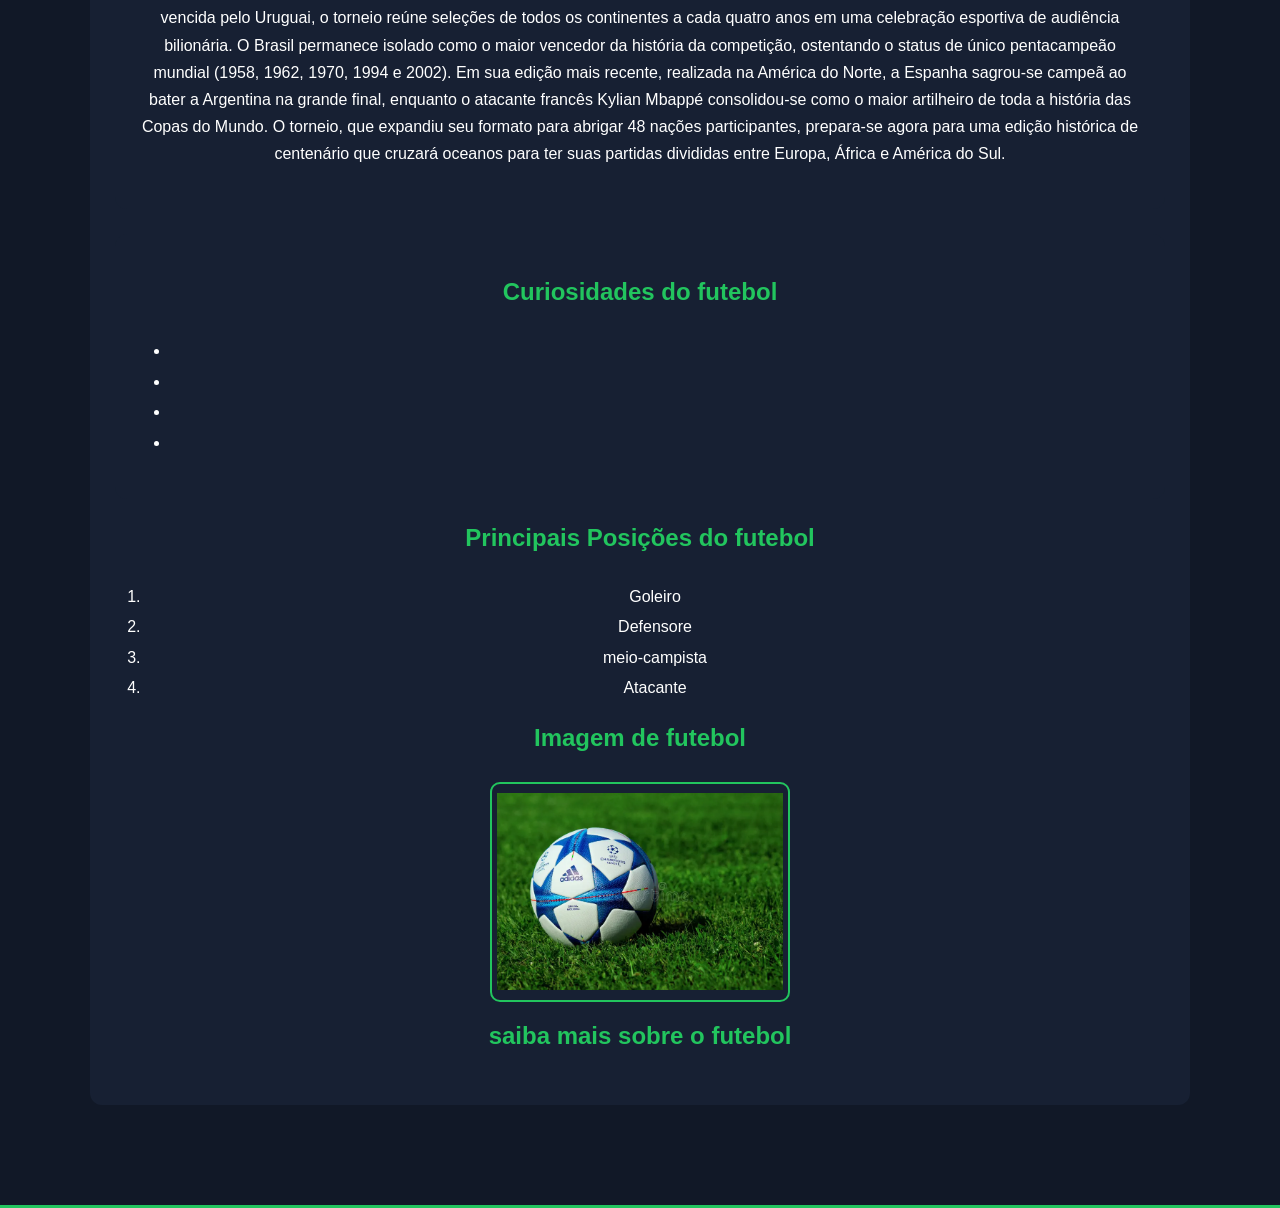
==== commit 1093f69d: "Atualizacao do site de futebol" ====
--- a/index.html
+++ b/index.html
@@ -35,39 +35,51 @@
 
     <div class="Lendas">
     <h2>Lendas do futebol</h2>
+    <div class="lista-jogadores">
 
+    <div class="cartao-jogador">
     <h3>Pelé</h3>
+
     <div class="imagem">
-
-        <img src="imagens/Pele_con_brasil_(cropped).jpg.webp" alt="Pelé">
+        <img src="imagens/Pele_con_brasil_(cropped).jpg.webp" alt="Pelé com a camisa do Brasil">
+    </div>
 
     <p>Edson Arantes do Nascimento, eternizado como Pelé, foi o maior futebolista e um dos maiores atletas de todos os tempos. Atuando como atacante, ele construiu a maior parte de sua vitoriosa carreira no Santos e a encerrou no New York Cosmos. É o único jogador na história a conquistar três Copas do Mundo pela seleção (1958, 1962 e 1970). Diante de seu impacto revolucionário, o "Rei do Futebol" foi eleito de forma unânime e conjunta como o Melhor Jogador do Século pela FIFA e Atleta do Século pelo Comitê Olímpico Internacional. Ele registrou o recorde mundial do Guinness com 1.279 gols em 1.363 jogos. Fora dos gramados, Pelé atuou como embaixador humanitário e chegou a exercer o cargo de Ministro do Esporte do Brasil antes de falecer, em dezembro de 2022, aos 82 anos.</p>
+    </div>
+
+    <div class="cartao-jogador">
+    <h3>Lionel Messi</h3>
     
-    
-    <h3>Lionel Messi</h3>
     <div class="imagem">
-
-        <img src="imagens/Lionel_Messi_Argentina_v_Egypt_7_July_2026-112(cropped).jpg.webp" alt="Messi">
-
-
+        <img src="imagens/Lionel_Messi_Argentina_v_Egypt_7_July_2026-112(cropped).jpg.webp" alt="Messi com a camisa da Argentina">
+    </div>
 
     <p>Lionel Andrés Messi Cuccittini é um futebolista argentino que atua como atacante no Inter Miami e amplamente considerado um dos maiores jogadores de toda a história do esporte. Revelado pelo Barcelona, clube onde marcou impressionantes 672 gols oficiais e construiu uma dinastia de títulos, o craque também teve passagem pelo Paris Saint-Germain antes de migrar para o futebol dos Estados Unidos. Como capitão da Seleção Argentina, alcançou a consagração máxima ao vencer a Copa do Mundo de 2022 no Catar, além de duas edições da Copa América (2021 e 2024). Ele é o recordista absoluto em premiações individuais, ostentando oito prêmios Bola de Ouro da France Football e oito títulos de Melhor Jogador do Mundo pela FIFA. Com um recorde histórico de 49 conquistas coletivas ao longo de sua trajetória profissional, Messi consolidou-se como o atleta mais vitorioso da história do futebol mundial.</p>
+    </div>
+    
 
+    <div class="cartao-jogador">
     <h3>Cristiano Ronaldo</h3>
-    <div class="imagem">
-
-        <img src="imagens/Cristiano_Ronaldo_Croatia_v_Portugal_2_July_2026-075_(cropped).jpg.webp" alt="Cr7">
-
-
+    
+    <div class="imagem">        
+        <img src="imagens/Cristiano_Ronaldo_Croatia_v_Portugal_2_July_2026-075_(cropped).jpg.webp" alt="Cr7 pela seleção de portugal">
+    </div>
 
     <p>Cristiano Ronaldo dos Santos Aveiro, popularmente conhecido como CR7, é um futebolista português que atua como atacante e é amplamente reconhecido como um dos maiores jogadores de todos os tempos. Revelado pelo Sporting CP, ele fez história no Manchester United, Real Madrid (onde se tornou o maior artilheiro da história do clube com 450 gols) e Juventus, defendendo atualmente o Al-Nassr, da Arábia Saudita, além de ser o capitão da Seleção Portuguesa. O craque é o maior artilheiro da história do futebol em jogos oficiais e também o maior goleador a nível de seleções, acumulando mais de 970 gols marcados e recordes absolutos de gols e assistências na Liga das Campeões da UEFA. Ao longo de sua vitoriosa carreira, conquistou cinco prêmios Bola de Ouro, cinco títulos da Champions League e liderou Portugal nas conquistas inéditas da Eurocopa de 2016 e da Liga das Nações de 2018–19.</p>
+    </div>
+    
 
+    <div class="cartao-jogador">
     <h3>Neymar Jr.</h3>
+
     <div class="imagem">
-
-        <img src="imagens/Neymar_(cropped).jpg" alt="Cr7">
+        <img src="imagens/Neymar_(cropped).jpg" alt="Neymar em 2015 pelo Barcelona">
+    </div>
+    
 
     <p>Neymar da Silva Santos Júnior é um futebolista brasileiro que atua como meio-campista ofensivo ou atacante e é amplamente reconhecido pela sua habilidade técnica, dribles e criatividade em campo. Revelado pelo Santos, onde conquistou a histórica Copa Libertadores de 2011, ele alcançou o topo da Europa no Barcelona ao formar o lendário trio "MSN" e vencer a Champions League de 2015. Em 2017, protagonizou a transferência mais cara da história do futebol ao ser contratado pelo Paris Saint-Germain por 222 milhões de euros. Pela Seleção Brasileira, o camisa 10 liderou a conquista da inédita medalha de ouro nas Olimpíadas do Rio 2016 e superou Pelé nos critérios da FIFA para se isolar como o maior artilheiro da história da seleção, com 80 gols marcados. Após uma passagem pelo Al-Hilal, o craque retornou ao futebol brasileiro para defender o Santos, consolidando um legado de mais de 450 gols na carreira</p>
+    </div>
+    </div>
     </div>
 
 
@@ -75,12 +87,24 @@
     <h2>Times de Futebol</h2>
 
     <h3>Real Madrid</h3>
+    <div class="imagem">
+
+        <img src="imagens/c28cee75-2d3b-400d-b1e3-e1e84b9151e8-cover (1).png" alt="Imagem Logo do Real Madrid">
+
     <p>O Real Madrid Club de Fútbol é um clube profissional espanhol fundado em 1902 com o nome de Madrid Football Club. O título honorífico "Real" foi concedido ao clube pelo Rei Afonso XIII em 1920, época em que a coroa real também foi incorporada ao seu escudo tradicional. Eleito pela FIFA como o Clube do Século XX, o gigante merengue manda seus jogos no lendário Estádio Santiago Bernabéu e é uma das três únicas equipes que jamais foram rebaixadas no Campeonato Espanhol. A equipe detém uma hegemonia histórica incomparável no cenário continental, sendo o recordista absoluto de títulos com 15 conquistas da Liga dos Campeões da UEFA e múltiplos títulos mundiais. Atualmente administrado sob o comando do técnico José Mourinho, o clube é reconhecido como a agremiação de futebol mais valiosa do mundo e a primeira a romper a barreira de 1 bilhão de euros em faturamento anual.</p>
 
     <h3>Barcelona</h3>
+    <div class="imagem">
+
+        <img src="imagens/Barcelona-Emblema.jpg" alt="Imagem Logo do Barcelona">
+
     <p>Futbol Club Barcelona, conhecido como Barça, é um clube profissional espanhol fundado em 1899 por um grupo de futebolistas suíços, ingleses e catalães. Com o célebre lema "Més que un club", a equipe manda seus jogos no Spotify Camp Nou e ostenta uma história repleta de glórias, incluindo 29 conquistas de La Liga e 5 troféus da Liga dos Campeões da UEFA. A filosofia e a identidade do futebol praticado pelo clube baseiam-se fortemente em La Masia, suas lendárias categorias de base, reconhecidas mundialmente por lapidar talentos extraordinários e mentes brilhantes do esporte. O ápice moderno dessa dinastia e da filosofia do clube ocorreu entre 2014 e 2017 com o inesquecível trio "MSN", formado por Lionel Messi (a joia máxima de La Masia), Luis Suárez e Neymar. Amplamente considerada uma das parcerias mais letais de todos os tempos, a linha de frente sul-americana anotou impressionantes 364 gols em três temporadas, liderando o clube na histórica conquista da Tríplice Coroa em 2015 e imortalizando um legado de pura magia nos gramados globais.</p>
 
     <h3>São Paulo</h3>
+    <div class="imagem">
+
+        <img src="imagens/7156480387bffb8a0f1f3bee952ee882.jpg" alt="Imagem Logo do São Paulo Futebol Clube maior do mundo">
+
     <p>São Paulo Futebol Clube, popularmente conhecido como Tricolor do Morumbi, é um clube poliesportivo brasileiro fundado em 25 de janeiro de 1930 a partir da união entre dissidentes do Club Athletico Paulistano e da Associação Atlética das Palmeiras. Mandando suas partidas no icônico Estádio do MorumBIS, a agremiação destaca-se por ser uma das poucas que jamais foram rebaixadas para a segunda divisão nacional e ostenta a marca de ser o único clube do país a ter conquistado absolutamente todos os títulos oficiais atualmente em disputa que uma equipe brasileira pode vencer. A identidade vitoriosa do clube consolidou-se internacionalmente sob o comando do lendário técnico Telê Santana na década de 1990, época em que faturou o bicampeonato continental e mundial. O Tricolor é o recordista nacional em conquistas de relevância global, somando três Copas Libertadores da América e três títulos Mundiais de Clubes (1992, 1993 e 2005), além de possuir seis taças do Campeonato Brasileiro, incluindo um inédito tricampeonato consecutivo na era dos pontos corridos.</p>
     </div>
 
--- a/style.css
+++ b/style.css
@@ -1,78 +1,247 @@
+/* CONFIGURAÇÃO GERAL */
 body {
     margin: 0;
     font-family: Arial, Helvetica, sans-serif;
-    background-color: #f2f2f2;
-
-
-}
-
+    background-color: #0b1220;
+    color: white;
+}
+
+/* CABEÇALHO */
 header {
     background-color: #111827;
     color: white;
-    padding: 20px;
-    text-align: center;
-
-}
+    padding: 25px 15px;
+    text-align: center;
+    border-bottom: 3px solid #22c55e;
+}
+
+header h1 {
+    margin: 0;
+    font-size: 36px;
+    color: #22c55e;
+}
+
+/* MENU */
+nav {
+    margin-top: 20px;
+}
+
 nav a {
     color: white;
     text-decoration: none;
-    margin: 10px;
-
-}
-
+    margin: 0 12px;
+    font-weight: bold;
+}
+
+nav a:hover {
+    color: #22c55e;
+}
+
+/* CONTEÚDO PRINCIPAL */
 main {
-    color: #111;
-    max-width: 1000px;
+    max-width: 1100px;
     margin: 30px auto;
     padding: 20px;
-
-}
-
-.sobre{
-    background-color: white;
-
-}
-
-.Lendas{
-    background-color:#111827;
-    color:black;
+}
+
+/* TÍTULOS */
+h2 {
+    color: #22c55e;
+    text-align: center;
+    margin-bottom: 20px;
+}
+
+h3 {
+    color: #86efac;
+}
+
+/* SEÇÕES */
+.sobre,
+.Lendas,
+.Times,
+.Campeonatos,
+.curiosidades,
+.posições,
+.posicoes {
+    background-color: #172033;
+    color: white;
+    padding: 25px;
+    margin-bottom: 25px;
+    border-radius: 12px;
+    box-sizing: border-box;
+}
+
+/* TEXTOS */
+p {
+    line-height: 1.7;
+}
+
+/* IMAGENS */
+.imagem {
+    text-align: center;
+    margin: 20px 0;
+}
+
+.imagem img {
+    width: 100%;
+    max-width: 300px;
+    height: 220px;
+    object-fit: contain;
+    display: block;
+    margin: 0 auto;
+    border: 2px solid #22c55e;
+    border-radius: 10px;
+    padding: 5px;
+    box-sizing: border-box;
+}
+
+
+/* LISTAS */
+ul,
+ol {
+    line-height: 1.9;
+    padding-left: 30px;
+}
+
+/* LINKS NO CONTEÚDO */
+main a {
+    color: #4ade80;
+}
+
+main a:hover {
+    color: white;
+}
+
+/* RODAPÉ */
+footer {
+    background-color: #111827;
+    color: white;
+    text-align: center;
     padding: 20px;
-    margin-bottom: 20px;
-
-}
-
-.times{
-    background-color: white;
-
-}
-
-
-.campeonatos{
-    background-color: white;
-
-}
-
-.curiosidades{
-    background-color: white;
-}
-
-.posiçoes{
-    background-color: white;
-
-}
-
-.imagem{
-    background-color: white;
-
-}
-
-.link{
-    background-color: white;
-
-}
-
-.imagem {
-    text-align: center;
-
-}
-
+    border-top: 3px solid #22c55e;
+}
+
+/* TELAS PEQUENAS */
+@media (max-width: 600px) {
+    nav a {
+        display: inline-block;
+        margin: 8px;
+    }
+
+    main {
+        padding: 12px;
+    }
+
+    .sobre,
+    .Lendas,
+    .Times,
+    .Campeonatos,
+    .curiosidades,
+    .posições,
+    .posicoes {
+        padding: 15px;
+    }
+}
+
+/* ORGANIZAÇÃO DAS LENDAS */
+.Lendas h3 {
+    text-align: center;
+    margin-top: 30px;
+}
+
+.Lendas p {
+    line-height: 1.7;
+    text-align: justify;
+    margin-bottom: 25px;
+}
+
+.Lendas .imagem {
+    margin: 20px auto;
+}
+
+.Lendas .imagem img {
+    max-width: 300px;
+    border: 2px solid #22c55e;
+    box-shadow: 0 4px 12px rgba(0, 0, 0, 0.3);
+}
+
+/* DESTAQUE DOS TIMES E CAMPEONATOS */
+.Times h3,
+.Campeonatos h3 {
+    text-align: center;
+    margin-top: 25px;
+}
+
+/* ESPAÇAMENTO DOS TÍTULOS */
+h2 {
+    padding-bottom: 10px;
+}
+
+/* Cartões das lendas */
+.Lendas h3 {
+    background-color: #111827;
+    padding: 12px;
+    border-radius: 8px;
+    max-width: 300px;
+    margin: 25px auto 15px;
+}
+
+.Lendas .imagem img {
+    background-color: #ffffff;
+    padding: 8px;
+    transition: transform 0.3s ease;
+}
+
+.Lendas .imagem img:hover {
+    transform: scale(1.04);
+}
+
+.Lendas p {
+    max-width: 750px;
+    margin: 15px auto 30px;
+    line-height: 1.8;
+}
+
+
+.lista-jogadores {
+    display: grid;
+    grid-template-columns: repeat(2, minmax(0, 1fr));
+    gap: 25px;
+}
+
+.cartao-jogador {
+    background-color: #172033;
+    border: 1px solid #26364d;
+    border-radius: 12px;
+    padding: 20px;
+    text-align: center;
+}
+
+.cartao-jogador h3 {
+    margin-top: 0;
+}
+
+.cartao-jogador p {
+    text-align: left;
+    line-height: 1.7;
+}
+
+.cartao-jogador .imagem img {
+    max-width: 100%;
+}
+
+@media (max-width: 700px) {
+    .lista-jogadores {
+        grid-template-columns: 1fr;
+    }
+}
+
+.cartao-jogador .imagem img {
+    width: 180px;
+    height: 180px;
+    object-fit: contain;
+    background-color: #ffffff;
+    border-radius: 10px;
+    padding: 8px;
+    margin: 0 auto;
+}
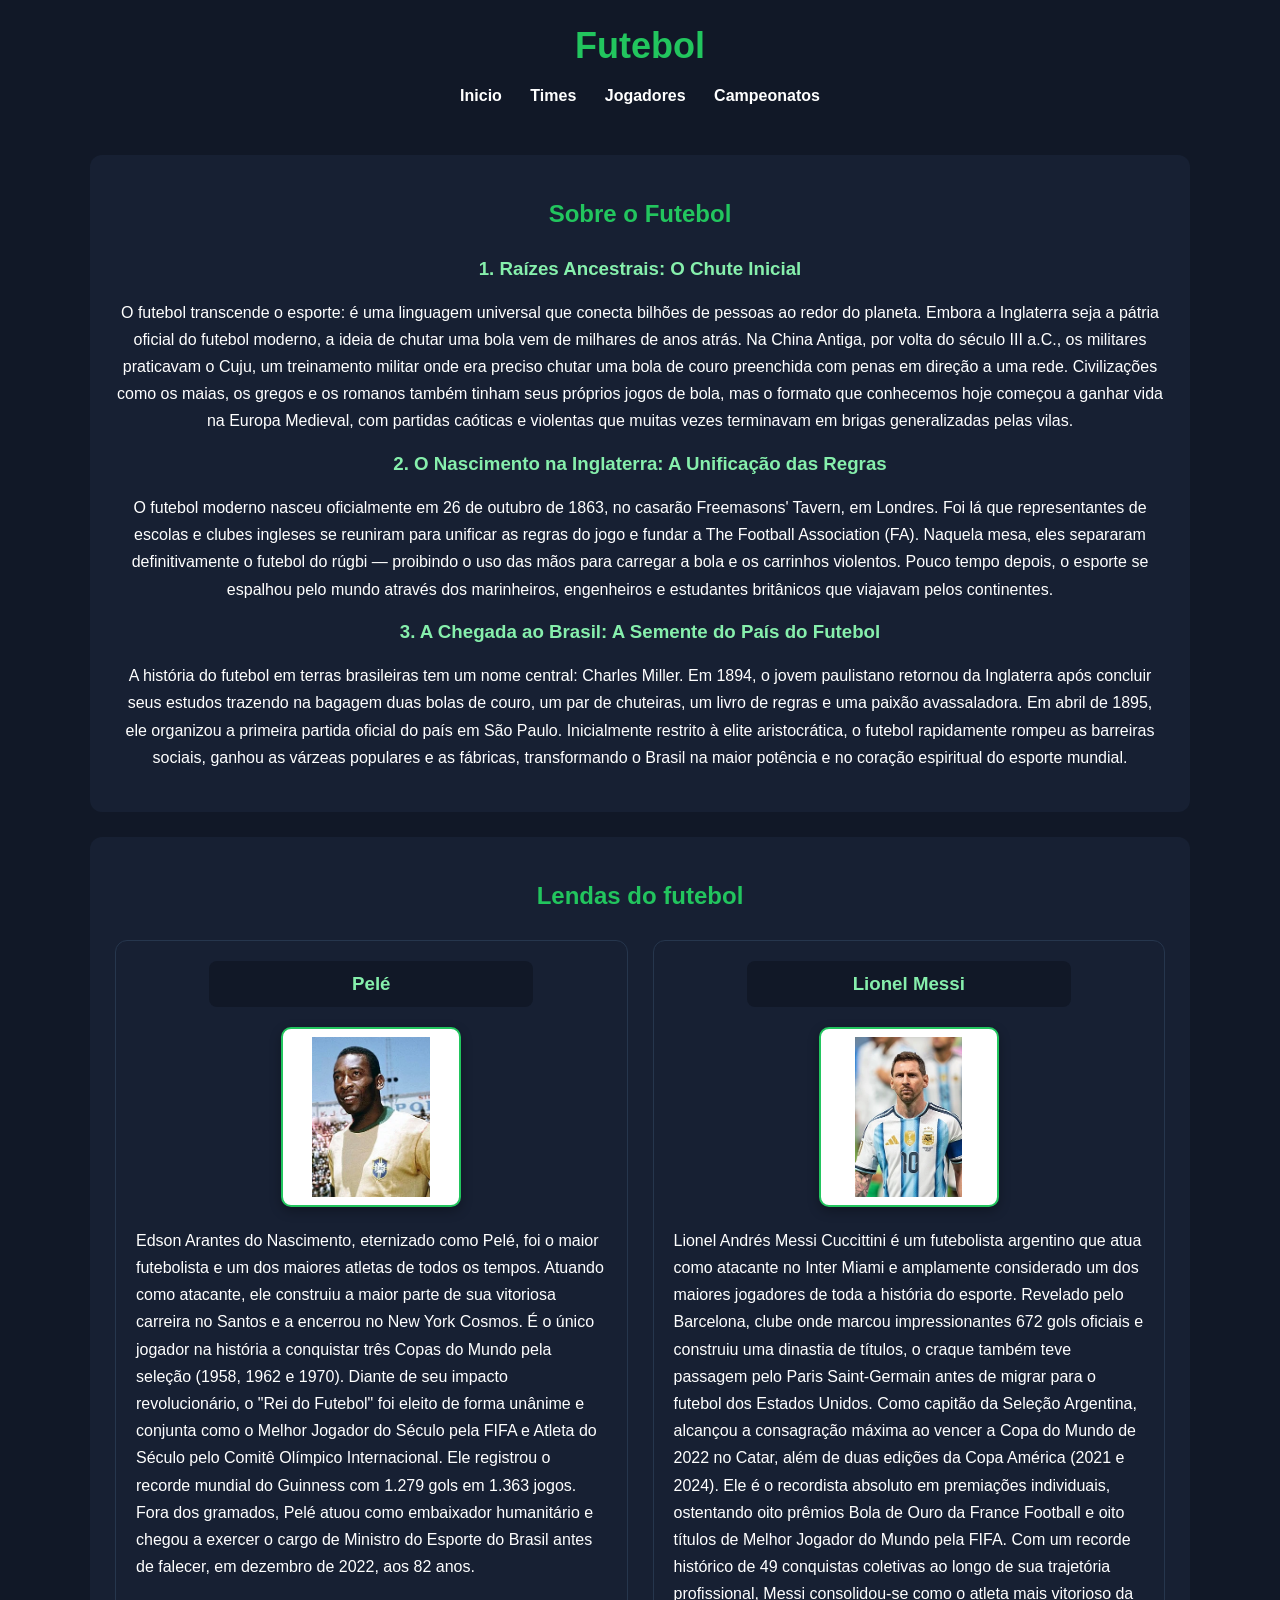
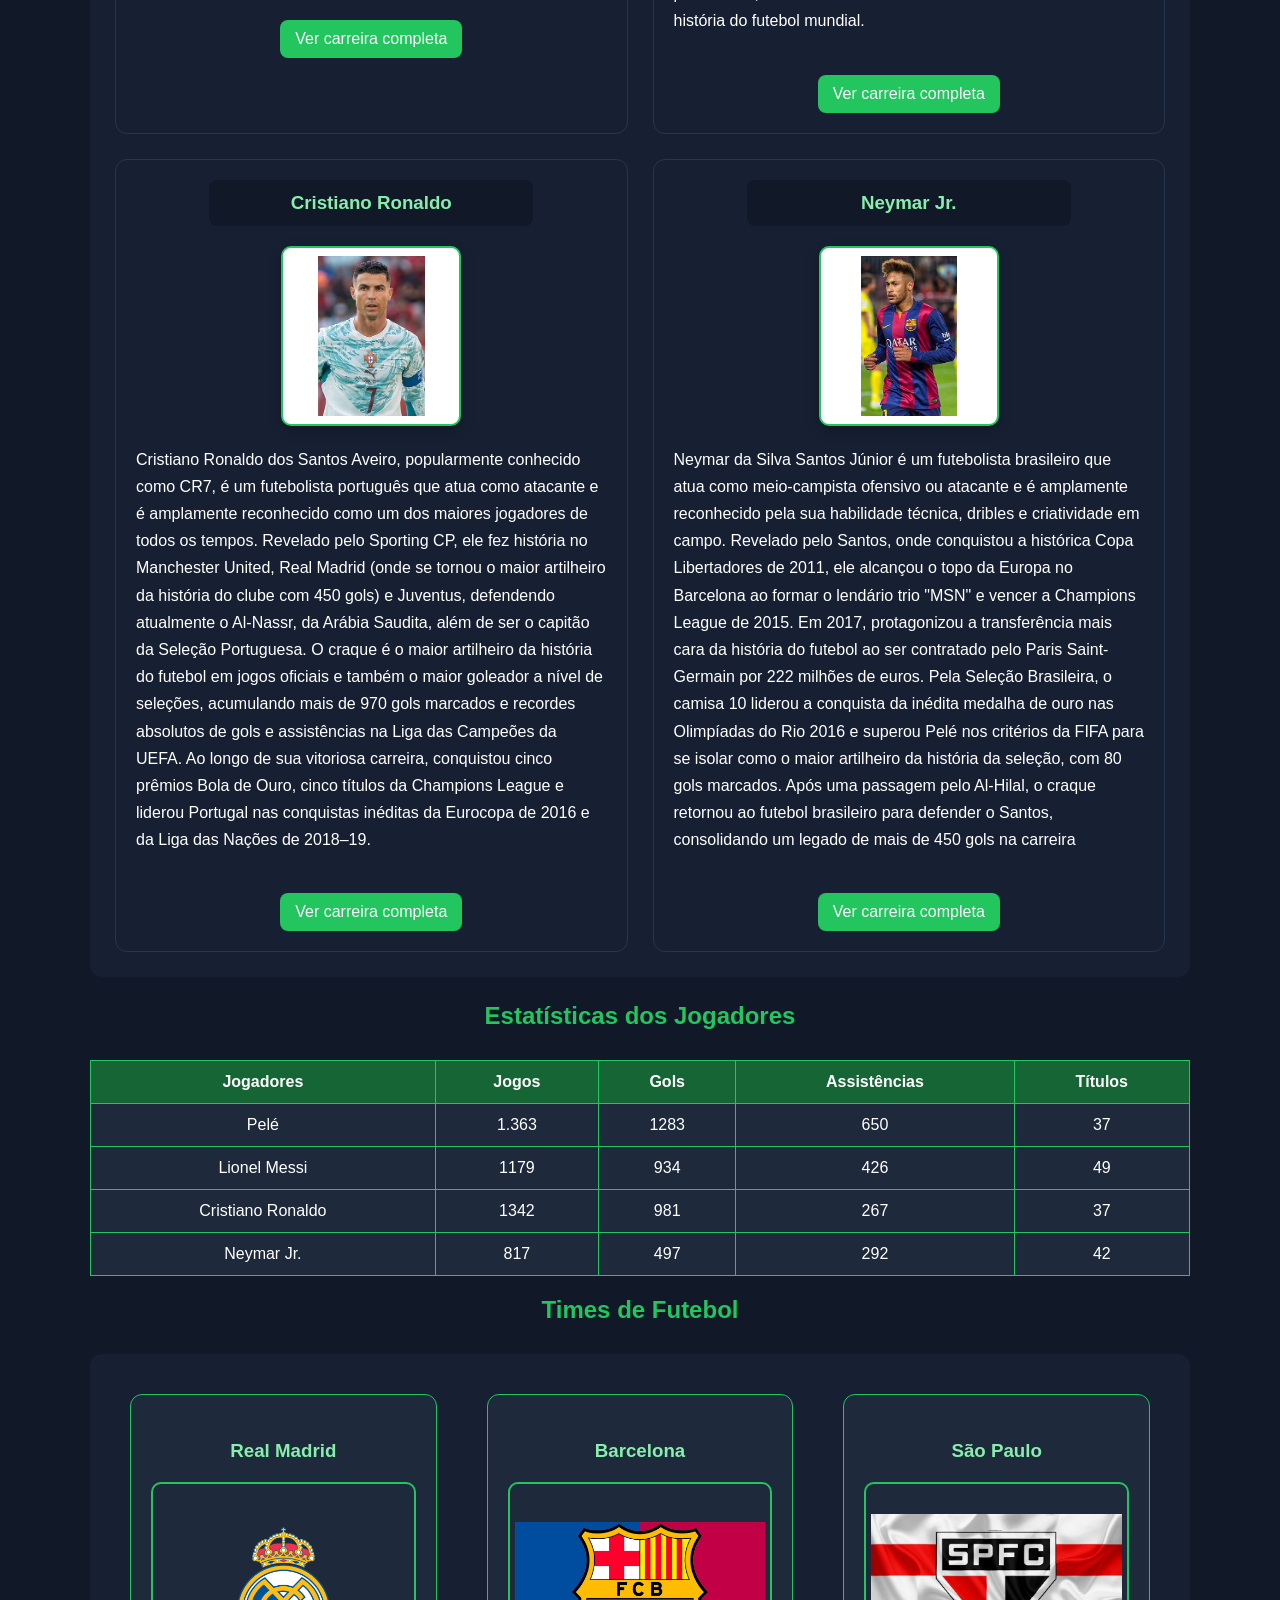
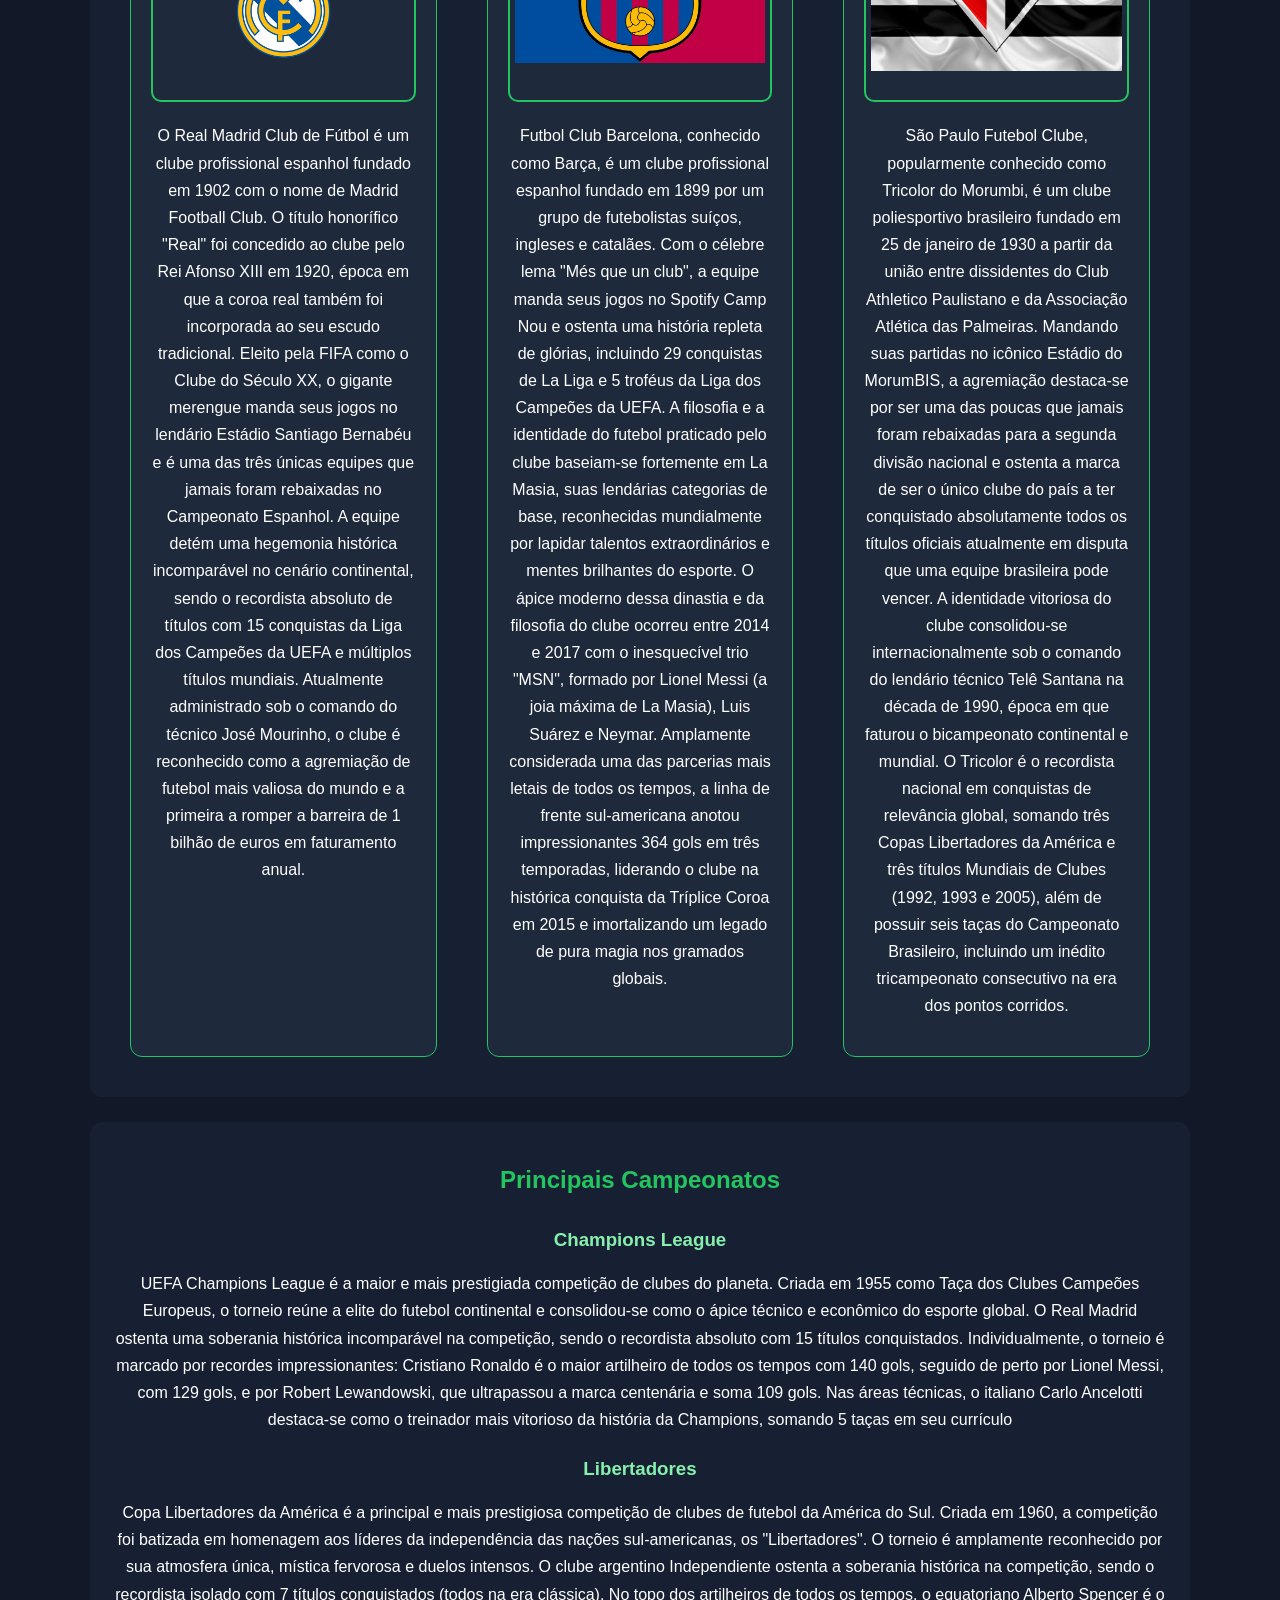
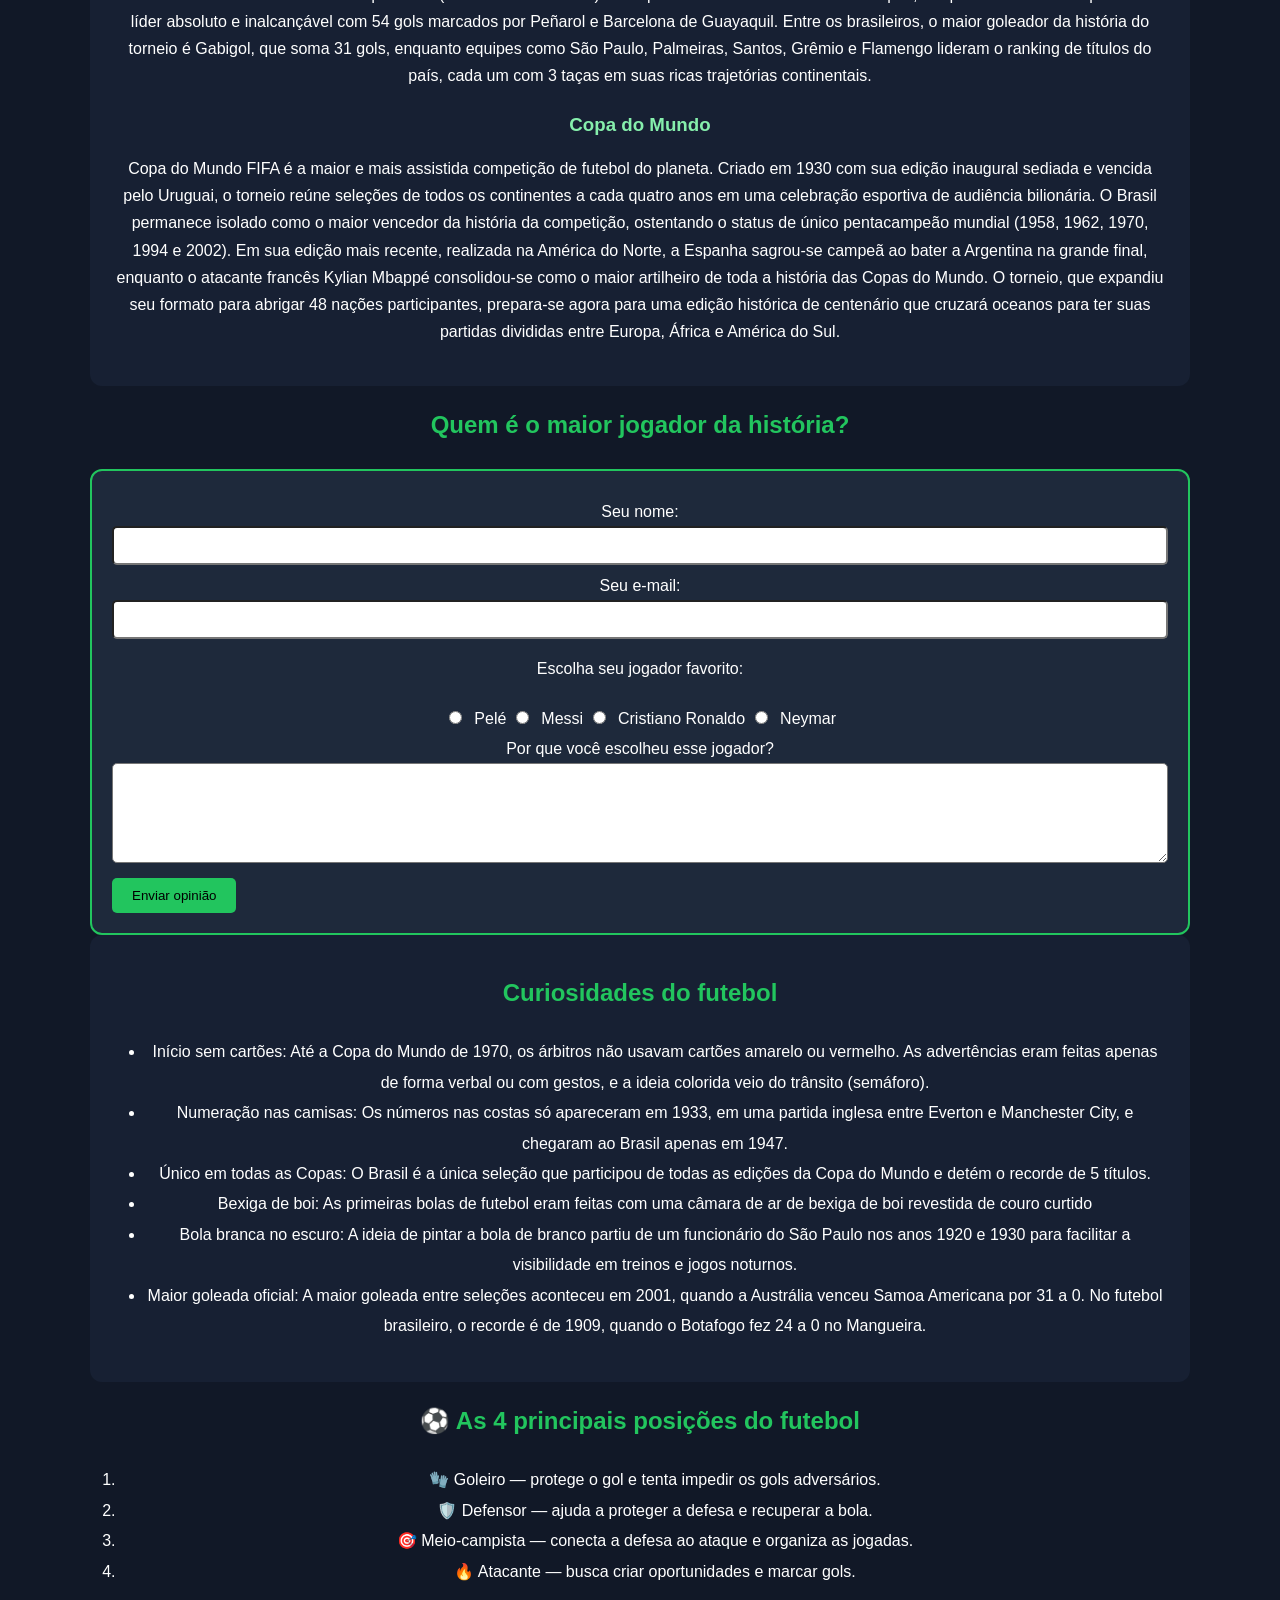
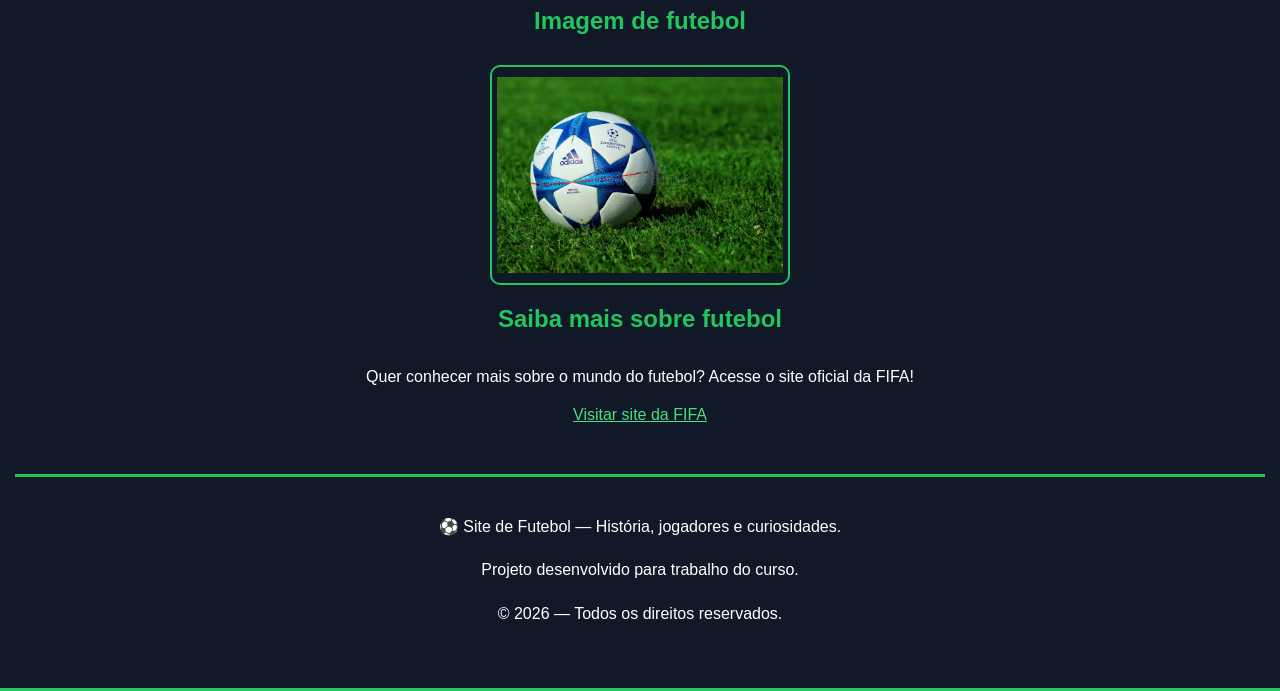
==== commit d9c1d3f0: "Adiciona biografias e atualiza site de futebol" ====
--- a/index.html
+++ b/index.html
@@ -45,6 +45,9 @@
     </div>
 
     <p>Edson Arantes do Nascimento, eternizado como Pelé, foi o maior futebolista e um dos maiores atletas de todos os tempos. Atuando como atacante, ele construiu a maior parte de sua vitoriosa carreira no Santos e a encerrou no New York Cosmos. É o único jogador na história a conquistar três Copas do Mundo pela seleção (1958, 1962 e 1970). Diante de seu impacto revolucionário, o "Rei do Futebol" foi eleito de forma unânime e conjunta como o Melhor Jogador do Século pela FIFA e Atleta do Século pelo Comitê Olímpico Internacional. Ele registrou o recorde mundial do Guinness com 1.279 gols em 1.363 jogos. Fora dos gramados, Pelé atuou como embaixador humanitário e chegou a exercer o cargo de Ministro do Esporte do Brasil antes de falecer, em dezembro de 2022, aos 82 anos.</p>
+    
+    <a href="pele.html" class="botao-carreira">Ver carreira completa</a>
+
     </div>
 
     <div class="cartao-jogador">
@@ -55,7 +58,10 @@
     </div>
 
     <p>Lionel Andrés Messi Cuccittini é um futebolista argentino que atua como atacante no Inter Miami e amplamente considerado um dos maiores jogadores de toda a história do esporte. Revelado pelo Barcelona, clube onde marcou impressionantes 672 gols oficiais e construiu uma dinastia de títulos, o craque também teve passagem pelo Paris Saint-Germain antes de migrar para o futebol dos Estados Unidos. Como capitão da Seleção Argentina, alcançou a consagração máxima ao vencer a Copa do Mundo de 2022 no Catar, além de duas edições da Copa América (2021 e 2024). Ele é o recordista absoluto em premiações individuais, ostentando oito prêmios Bola de Ouro da France Football e oito títulos de Melhor Jogador do Mundo pela FIFA. Com um recorde histórico de 49 conquistas coletivas ao longo de sua trajetória profissional, Messi consolidou-se como o atleta mais vitorioso da história do futebol mundial.</p>
-    </div>
+    
+    <a href="messi.html" class="botao-carreira">Ver carreira completa</a>
+    </div>
+
     
 
     <div class="cartao-jogador">
@@ -66,6 +72,8 @@
     </div>
 
     <p>Cristiano Ronaldo dos Santos Aveiro, popularmente conhecido como CR7, é um futebolista português que atua como atacante e é amplamente reconhecido como um dos maiores jogadores de todos os tempos. Revelado pelo Sporting CP, ele fez história no Manchester United, Real Madrid (onde se tornou o maior artilheiro da história do clube com 450 gols) e Juventus, defendendo atualmente o Al-Nassr, da Arábia Saudita, além de ser o capitão da Seleção Portuguesa. O craque é o maior artilheiro da história do futebol em jogos oficiais e também o maior goleador a nível de seleções, acumulando mais de 970 gols marcados e recordes absolutos de gols e assistências na Liga das Campeões da UEFA. Ao longo de sua vitoriosa carreira, conquistou cinco prêmios Bola de Ouro, cinco títulos da Champions League e liderou Portugal nas conquistas inéditas da Eurocopa de 2016 e da Liga das Nações de 2018–19.</p>
+     <a href="cr7.html" class="botao-carreira">Ver carreira completa</a>  
+    
     </div>
     
 
@@ -78,34 +86,93 @@
     
 
     <p>Neymar da Silva Santos Júnior é um futebolista brasileiro que atua como meio-campista ofensivo ou atacante e é amplamente reconhecido pela sua habilidade técnica, dribles e criatividade em campo. Revelado pelo Santos, onde conquistou a histórica Copa Libertadores de 2011, ele alcançou o topo da Europa no Barcelona ao formar o lendário trio "MSN" e vencer a Champions League de 2015. Em 2017, protagonizou a transferência mais cara da história do futebol ao ser contratado pelo Paris Saint-Germain por 222 milhões de euros. Pela Seleção Brasileira, o camisa 10 liderou a conquista da inédita medalha de ouro nas Olimpíadas do Rio 2016 e superou Pelé nos critérios da FIFA para se isolar como o maior artilheiro da história da seleção, com 80 gols marcados. Após uma passagem pelo Al-Hilal, o craque retornou ao futebol brasileiro para defender o Santos, consolidando um legado de mais de 450 gols na carreira</p>
-    </div>
-    </div>
-    </div>
-
-
+    <a href="neymar.html" class="botao-carreira">Ver carreira completa</a> 
+
+    </div>
+    </div>
+    </div>
+    
+     <h2>Estatísticas dos Jogadores</h2>
+    <table>
+        <tr>
+            <td>Jogadores</td>
+            <td>Jogos</td>
+            <td>Gols</td>
+            <td>Assistências</td>
+            <td>Títulos</td>
+
+        </tr>
+       
+        <tr>
+            <td>Pelé</td>
+            <td>1.363</td>
+            <td>1283</td>
+            <td>650</td>
+            <td>37</td>
+
+        </tr>
+        
+        <tr>
+            <td>Lionel Messi</td>
+            <td>1179</td>
+            <td>934</td>
+            <td>426</td>
+            <td>49</td>
+        </tr>
+        
+        <tr>
+            <td>Cristiano Ronaldo</td>
+            <td>1342</td>
+            <td>981</td>
+            <td>267</td>
+            <td>37</td>
+        </tr>
+        
+        <tr>
+            <td>Neymar Jr.</td>
+            <td>817</td>
+            <td>497</td>
+            <td>292</td>
+            <td>42</td>
+        </tr>
+
+    </table>
+
+    <h2>Times de Futebol</h2>
     <div class="Times">
-    <h2>Times de Futebol</h2>
-
+        
+
+    <div class="cartao-time">
     <h3>Real Madrid</h3>
     <div class="imagem">
 
         <img src="imagens/c28cee75-2d3b-400d-b1e3-e1e84b9151e8-cover (1).png" alt="Imagem Logo do Real Madrid">
+    </div>    
 
     <p>O Real Madrid Club de Fútbol é um clube profissional espanhol fundado em 1902 com o nome de Madrid Football Club. O título honorífico "Real" foi concedido ao clube pelo Rei Afonso XIII em 1920, época em que a coroa real também foi incorporada ao seu escudo tradicional. Eleito pela FIFA como o Clube do Século XX, o gigante merengue manda seus jogos no lendário Estádio Santiago Bernabéu e é uma das três únicas equipes que jamais foram rebaixadas no Campeonato Espanhol. A equipe detém uma hegemonia histórica incomparável no cenário continental, sendo o recordista absoluto de títulos com 15 conquistas da Liga dos Campeões da UEFA e múltiplos títulos mundiais. Atualmente administrado sob o comando do técnico José Mourinho, o clube é reconhecido como a agremiação de futebol mais valiosa do mundo e a primeira a romper a barreira de 1 bilhão de euros em faturamento anual.</p>
-
+    </div>
+
+
+    <div class="cartao-time">
     <h3>Barcelona</h3>
     <div class="imagem">
 
         <img src="imagens/Barcelona-Emblema.jpg" alt="Imagem Logo do Barcelona">
+    </div>
 
     <p>Futbol Club Barcelona, conhecido como Barça, é um clube profissional espanhol fundado em 1899 por um grupo de futebolistas suíços, ingleses e catalães. Com o célebre lema "Més que un club", a equipe manda seus jogos no Spotify Camp Nou e ostenta uma história repleta de glórias, incluindo 29 conquistas de La Liga e 5 troféus da Liga dos Campeões da UEFA. A filosofia e a identidade do futebol praticado pelo clube baseiam-se fortemente em La Masia, suas lendárias categorias de base, reconhecidas mundialmente por lapidar talentos extraordinários e mentes brilhantes do esporte. O ápice moderno dessa dinastia e da filosofia do clube ocorreu entre 2014 e 2017 com o inesquecível trio "MSN", formado por Lionel Messi (a joia máxima de La Masia), Luis Suárez e Neymar. Amplamente considerada uma das parcerias mais letais de todos os tempos, a linha de frente sul-americana anotou impressionantes 364 gols em três temporadas, liderando o clube na histórica conquista da Tríplice Coroa em 2015 e imortalizando um legado de pura magia nos gramados globais.</p>
-
+    </div>
+
+    <div class="cartao-time">
     <h3>São Paulo</h3>
     <div class="imagem">
 
         <img src="imagens/7156480387bffb8a0f1f3bee952ee882.jpg" alt="Imagem Logo do São Paulo Futebol Clube maior do mundo">
+    </div>    
 
     <p>São Paulo Futebol Clube, popularmente conhecido como Tricolor do Morumbi, é um clube poliesportivo brasileiro fundado em 25 de janeiro de 1930 a partir da união entre dissidentes do Club Athletico Paulistano e da Associação Atlética das Palmeiras. Mandando suas partidas no icônico Estádio do MorumBIS, a agremiação destaca-se por ser uma das poucas que jamais foram rebaixadas para a segunda divisão nacional e ostenta a marca de ser o único clube do país a ter conquistado absolutamente todos os títulos oficiais atualmente em disputa que uma equipe brasileira pode vencer. A identidade vitoriosa do clube consolidou-se internacionalmente sob o comando do lendário técnico Telê Santana na década de 1990, época em que faturou o bicampeonato continental e mundial. O Tricolor é o recordista nacional em conquistas de relevância global, somando três Copas Libertadores da América e três títulos Mundiais de Clubes (1992, 1993 e 2005), além de possuir seis taças do Campeonato Brasileiro, incluindo um inédito tricampeonato consecutivo na era dos pontos corridos.</p>
+
+    </div>
     </div>
 
     <div class="Campeonatos">
@@ -121,29 +188,60 @@
     <p>Copa do Mundo FIFA é a maior e mais assistida competição de futebol do planeta. Criado em 1930 com sua edição inaugural sediada e vencida pelo Uruguai, o torneio reúne seleções de todos os continentes a cada quatro anos em uma celebração esportiva de audiência bilionária. O Brasil permanece isolado como o maior vencedor da história da competição, ostentando o status de único pentacampeão mundial (1958, 1962, 1970, 1994 e 2002). Em sua edição mais recente, realizada na América do Norte, a Espanha sagrou-se campeã ao bater a Argentina na grande final, enquanto o atacante francês Kylian Mbappé consolidou-se como o maior artilheiro de toda a história das Copas do Mundo. O torneio, que expandiu seu formato para abrigar 48 nações participantes, prepara-se agora para uma edição histórica de centenário que cruzará oceanos para ter suas partidas divididas entre Europa, África e América do Sul.</p>
    </div>
    
+  
+
+    <h2>Quem é o maior jogador da história?</h2>
+
+<form>
+    <label for="nome">Seu nome:</label>
+    <input type="text" id="nome" name="nome" required>
+
+    <label for="email">Seu e-mail:</label>
+    <input type="email" id="email" name="email" required>
+
+    <p>Escolha seu jogador favorito:</p>
+
+    <input type="radio" id="pele" name="jogador" value="Pele">
+    <label for="pele">Pelé</label>
+
+    <input type="radio" id="messi" name="jogador" value="Messi">
+    <label for="messi">Messi</label>
+
+    <input type="radio" id="cristiano" name="jogador" value="Cristiano Ronaldo">
+    <label for="cristiano">Cristiano Ronaldo</label>
+
+    <input type="radio" id="neymar" name="jogador" value="Neymar">
+    <label for="neymar">Neymar</label>
+
+    <label for="opiniao">Por que você escolheu esse jogador?</label>
+    <textarea id="opiniao" name="opiniao"></textarea>
+
+    <button type="submit">Enviar opinião</button>
+</form>
+   
    <div class="curiosidades">
     <h2>Curiosidades do futebol</h2>
      <ul>
-       <li></li>
-       <li></li>
-       <li></li>
-       <li></li>
+       <li>Início sem cartões: Até a Copa do Mundo de 1970, os árbitros não usavam cartões amarelo ou vermelho. As advertências eram feitas apenas de forma verbal ou com gestos, e a ideia colorida veio do trânsito (semáforo).</li>
+       <li>Numeração nas camisas: Os números nas costas só apareceram em 1933, em uma partida inglesa entre Everton e Manchester City, e chegaram ao Brasil apenas em 1947.</li>
+       <li>Único em todas as Copas: O Brasil é a única seleção que participou de todas as edições da Copa do Mundo e detém o recorde de 5 títulos.</li>
+       <li>Bexiga de boi: As primeiras bolas de futebol eram feitas com uma câmara de ar de bexiga de boi revestida de couro curtido</li>
+       <li>Bola branca no escuro: A ideia de pintar a bola de branco partiu de um funcionário do São Paulo nos anos 1920 e 1930 para facilitar a visibilidade em treinos e jogos noturnos.</li>
+       <li>Maior goleada oficial: A maior goleada entre seleções aconteceu em 2001, quando a Austrália venceu Samoa Americana por 31 a 0. No futebol brasileiro, o recorde é de 1909, quando o Botafogo fez 24 a 0 no Mangueira.</li>
+       
 
      </ul>
     </div>
   
     <div class="Posições">
-        <h2>Principais Posições do futebol</h2>
-        <ol>
-            <li>Goleiro</li>
-            <li>Defensore</li>
-            <li>meio-campista</li>
-            <li>Atacante</li>
-
-        
-        </ol>
-  
-    </div>
+    <h2>⚽ As 4 principais posições do futebol</h2>
+    <ol>
+        <li>🧤 Goleiro — protege o gol e tenta impedir os gols adversários.</li>
+        <li>🛡️ Defensor — ajuda a proteger a defesa e recuperar a bola.</li>
+        <li>🎯 Meio-campista — conecta a defesa ao ataque e organiza as jogadas.</li>
+        <li>🔥 Atacante — busca criar oportunidades e marcar gols.</li>
+    </ol>
+</div>
 
     <div class="imagem">
         <h2>Imagem de futebol</h2>
@@ -153,11 +251,18 @@
 
 
     </div>
-
-   <div class="Link">
-    <h2>saiba mais sobre o futebol</h2>
-    <a href="https: //www.fifa.com/"></a>
-
+<h2>Saiba mais sobre futebol</h2>
+
+<p>
+    Quer conhecer mais sobre o mundo do futebol?
+    Acesse o site oficial da FIFA!
+</p>
+
+<a href="https://www.fifa.com"
+   target="_blank"
+   rel="noopener noreferrer">
+    Visitar site da FIFA
+</a>
 
    </div>
 
@@ -166,6 +271,12 @@
 
 
     </main>
+    <footer>
+    <p>⚽ Site de Futebol — História, jogadores e curiosidades.</p>
+    <p>Projeto desenvolvido para trabalho do curso.</p>
+    <p>© 2026 — Todos os direitos reservados.</p>
+    </footer>
+           
 
 
 
--- a/style.css
+++ b/style.css
@@ -245,3 +245,135 @@
     padding: 8px;
     margin: 0 auto;
 }
+
+.cartao-time {
+    background-color: #1e293b;
+    border: 1px solid #22c55e;
+    border-radius: 12px;
+    padding: 20px;
+    margin: 15px;
+    text-align: center;
+    transition: transform 0.3s ease;
+   
+
+}
+.cartao-time:hover {    
+    transform: translateY(-10px);
+}
+
+.Times{
+    display: grid;
+    grid-template-columns: repeat(3,1fr);
+    gap: 20px;
+    
+
+
+}
+table {
+    width: 100%;
+    border-collapse: collapse;
+    margin-top: 20px;
+    background-color: #1e293b;
+    color: white;
+}
+
+td {
+    border: 1px solid #22c55e;
+    padding: 12px;
+    text-align: center;
+}
+
+tr:first-child {
+    background-color: #166534;
+    font-weight: bold;
+}
+form {
+    background-color: #1e293b;
+    padding: 20px;
+    border: 2px solid #22c55e;
+    border-radius: 12px;
+    margin-top: 20px;
+}
+
+form label {
+    display: block;
+    margin-top: 12px;
+}
+
+form input[type="text"],
+form input[type="email"],
+form textarea {
+    display: block;
+    width: 100%;
+    box-sizing: border-box;
+    padding: 10px;
+    margin-top: 5px;
+    border-radius: 5px;
+}
+
+form input[type="radio"] {
+    margin-top: 12px;
+}
+
+form input[type="radio"] + label {
+    display: inline;
+    margin-left: 5px;
+}
+
+form textarea {
+    height: 100px;
+}
+
+form button {
+    display: block;
+    margin-top: 15px;
+    padding: 10px 20px;
+    background-color: #22c55e;
+    border: none;
+    border-radius: 5px;
+    cursor: pointer;
+}
+.foto-biografia {
+    text-align: center;
+    margin: 25px 0;
+}
+
+.foto-biografia img {
+    width: 250px;
+    max-width: 100%;
+    border: 3px solid #22c55e;
+    border-radius: 12px;
+}
+
+.botao-carreira {
+    display: inline-block;
+    background-color: #22c55e;
+    color: white;
+    padding: 10px 15px;
+    border-radius: 8px;
+    text-decoration: none;
+    margin-top: 10px;
+}
+
+.botao-carreira:hover {
+    background-color: #15803d;
+}
+.foto-biografia ~ p {
+    font-size: 18px;
+    line-height: 1.7;
+}
+.biografia p {
+    font-size: 19px;
+    line-height: 1.8;
+}
+
+.biografia h2 {
+    font-size: 28px;
+    margin-top: 30px;
+    margin-bottom: 15px;
+}
+
+.biografia li {
+    font-size: 19px;
+    line-height: 1.8;
+}
